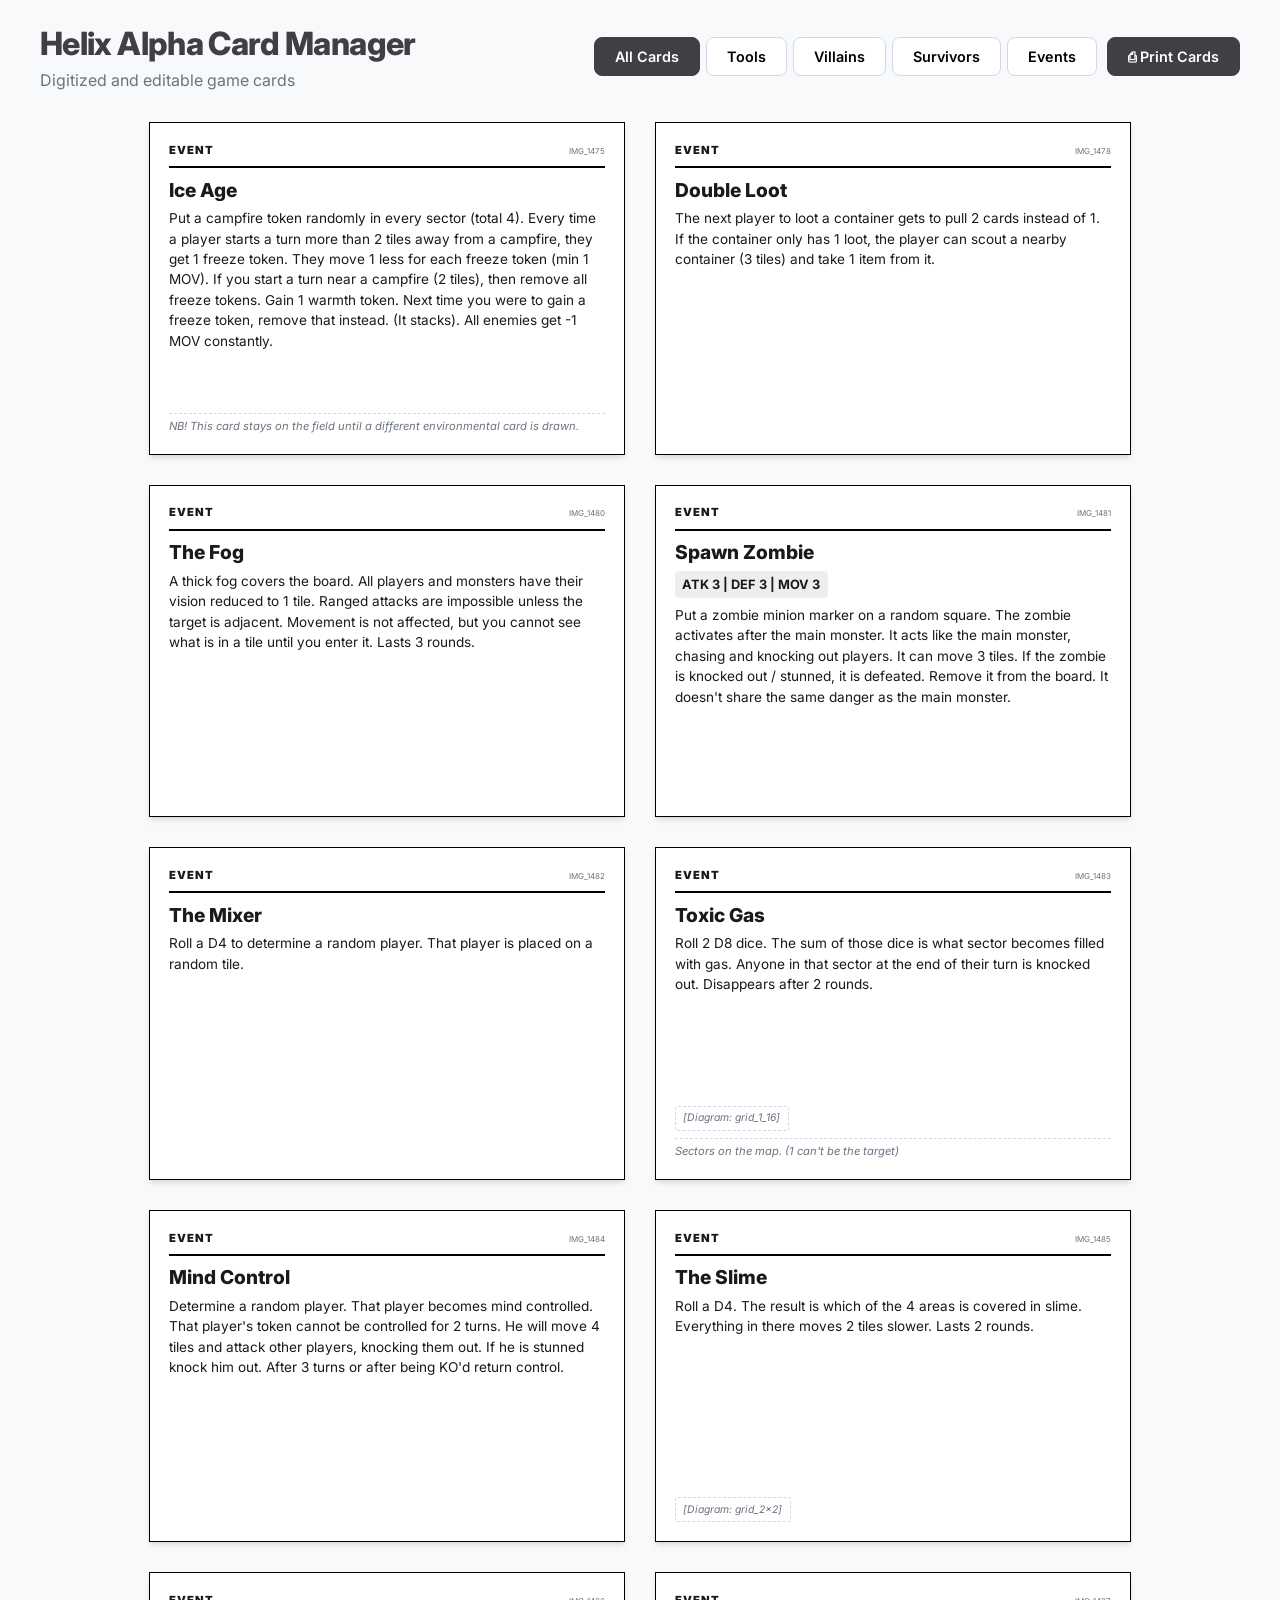
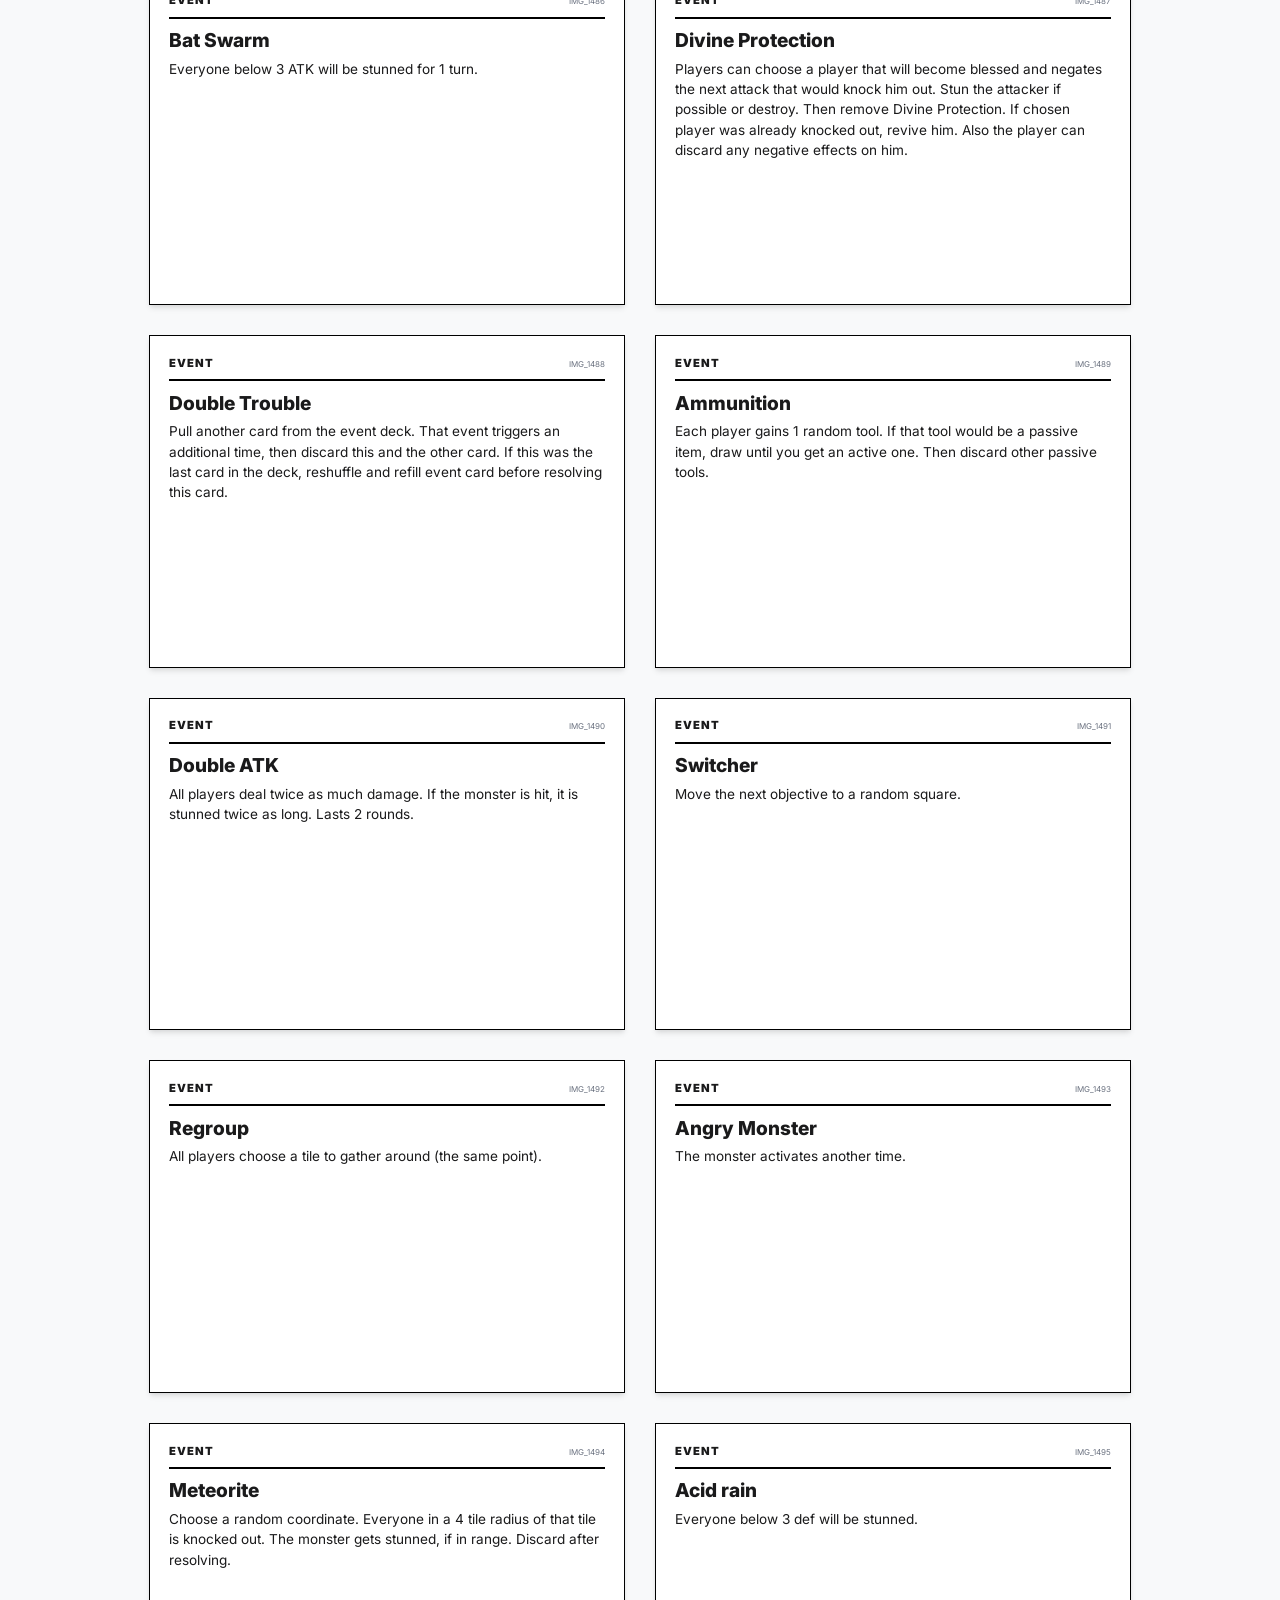
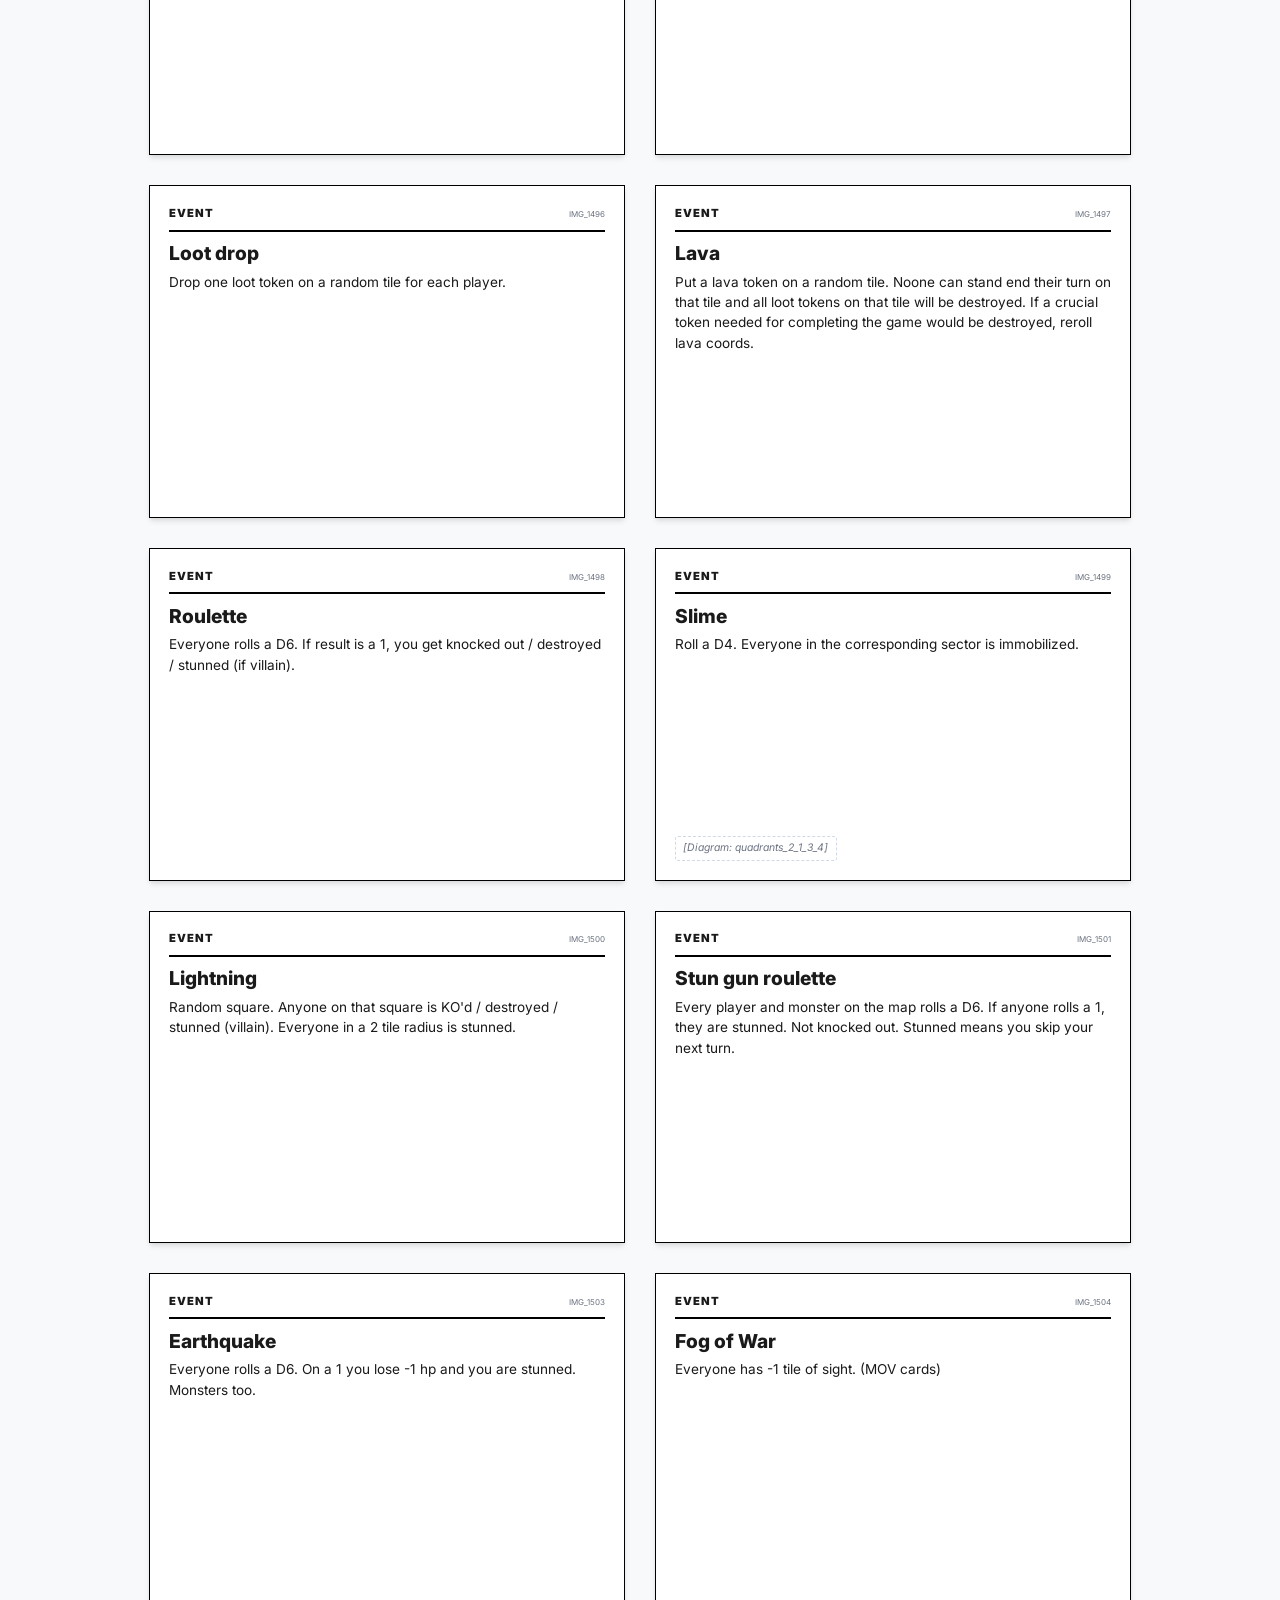
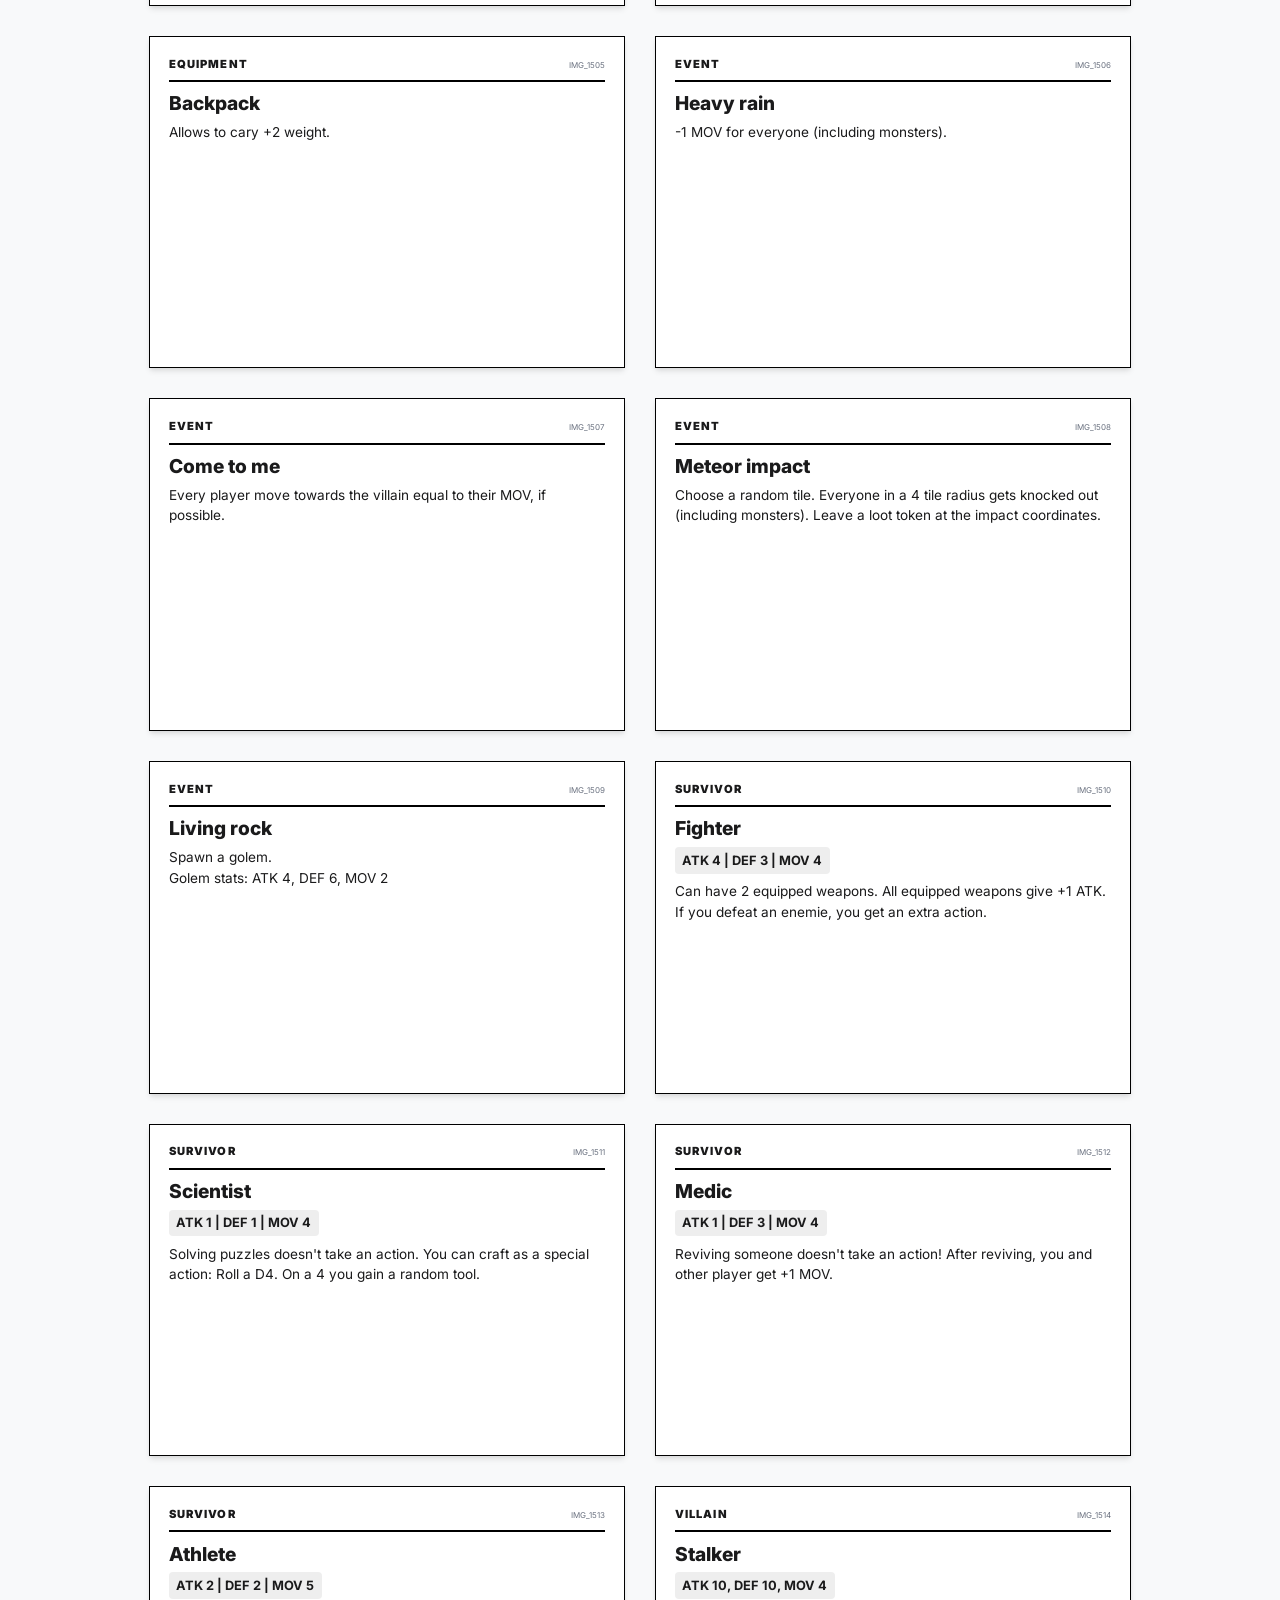
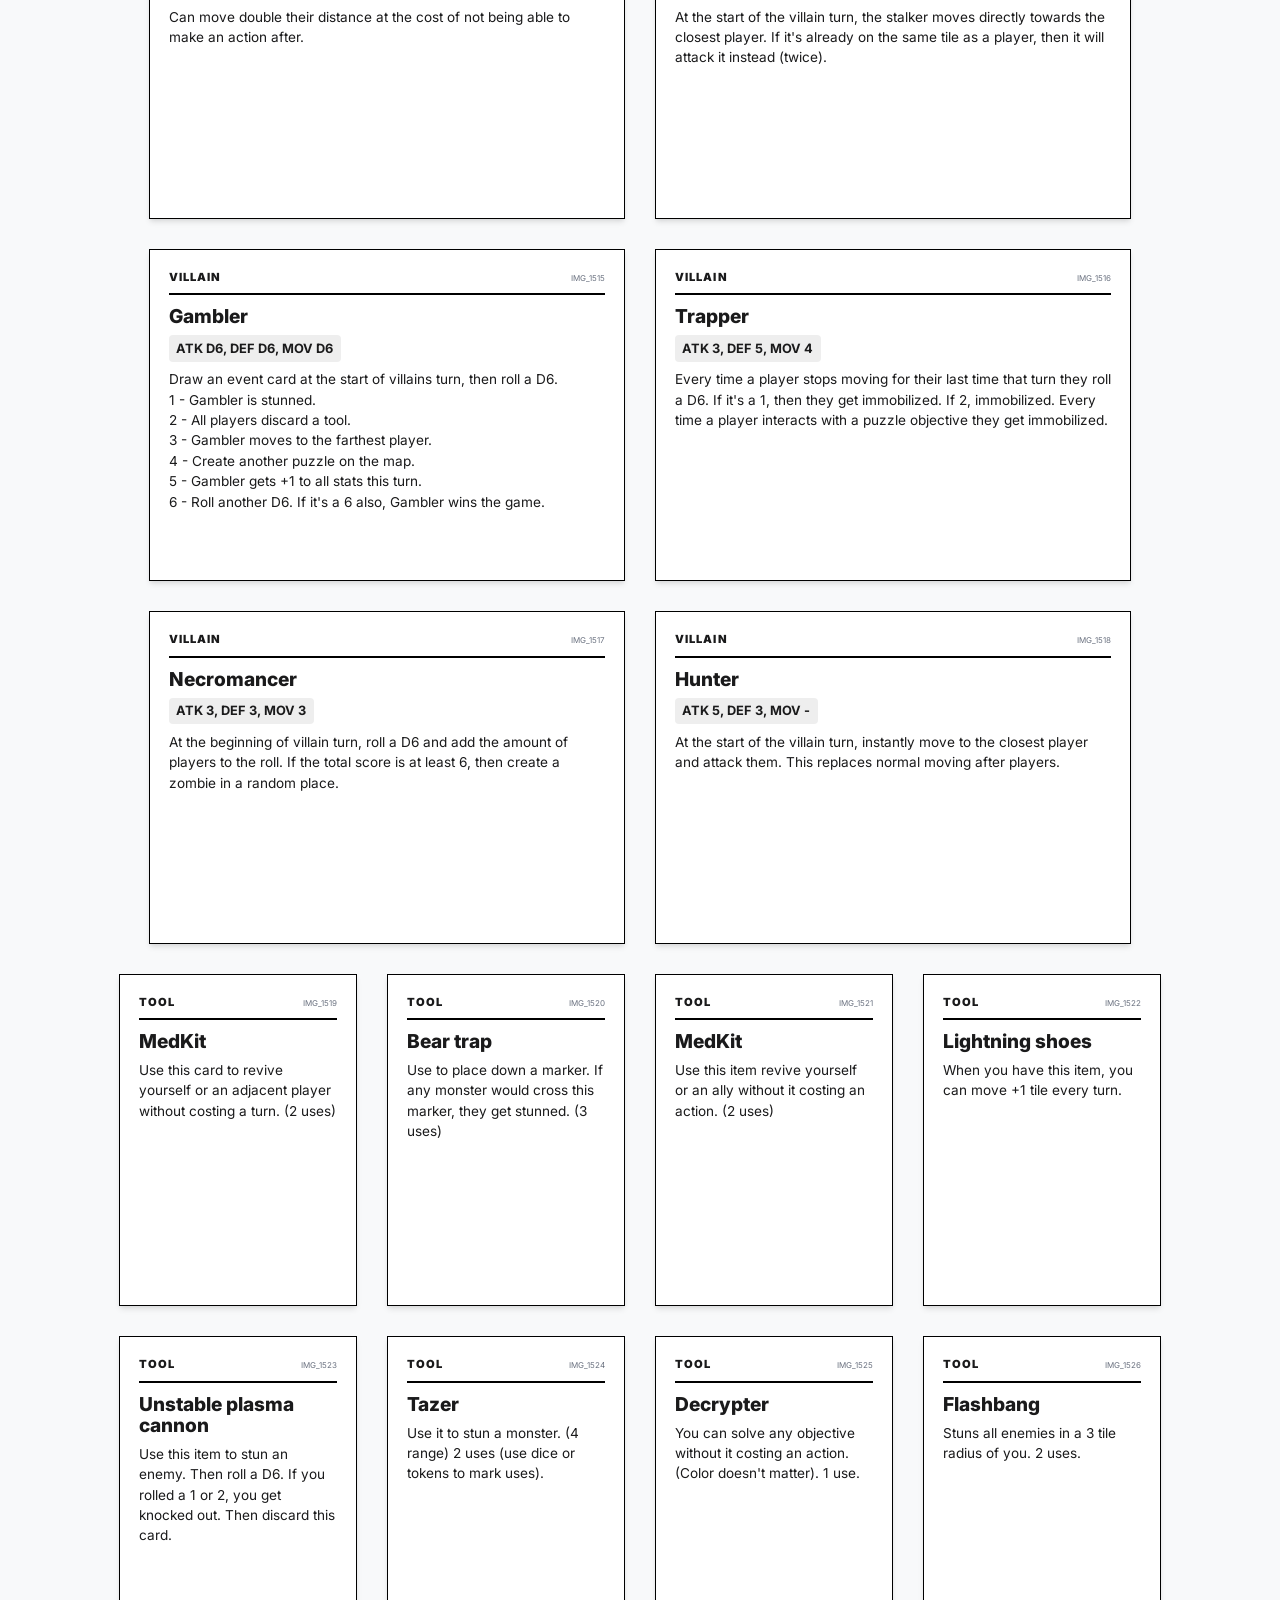
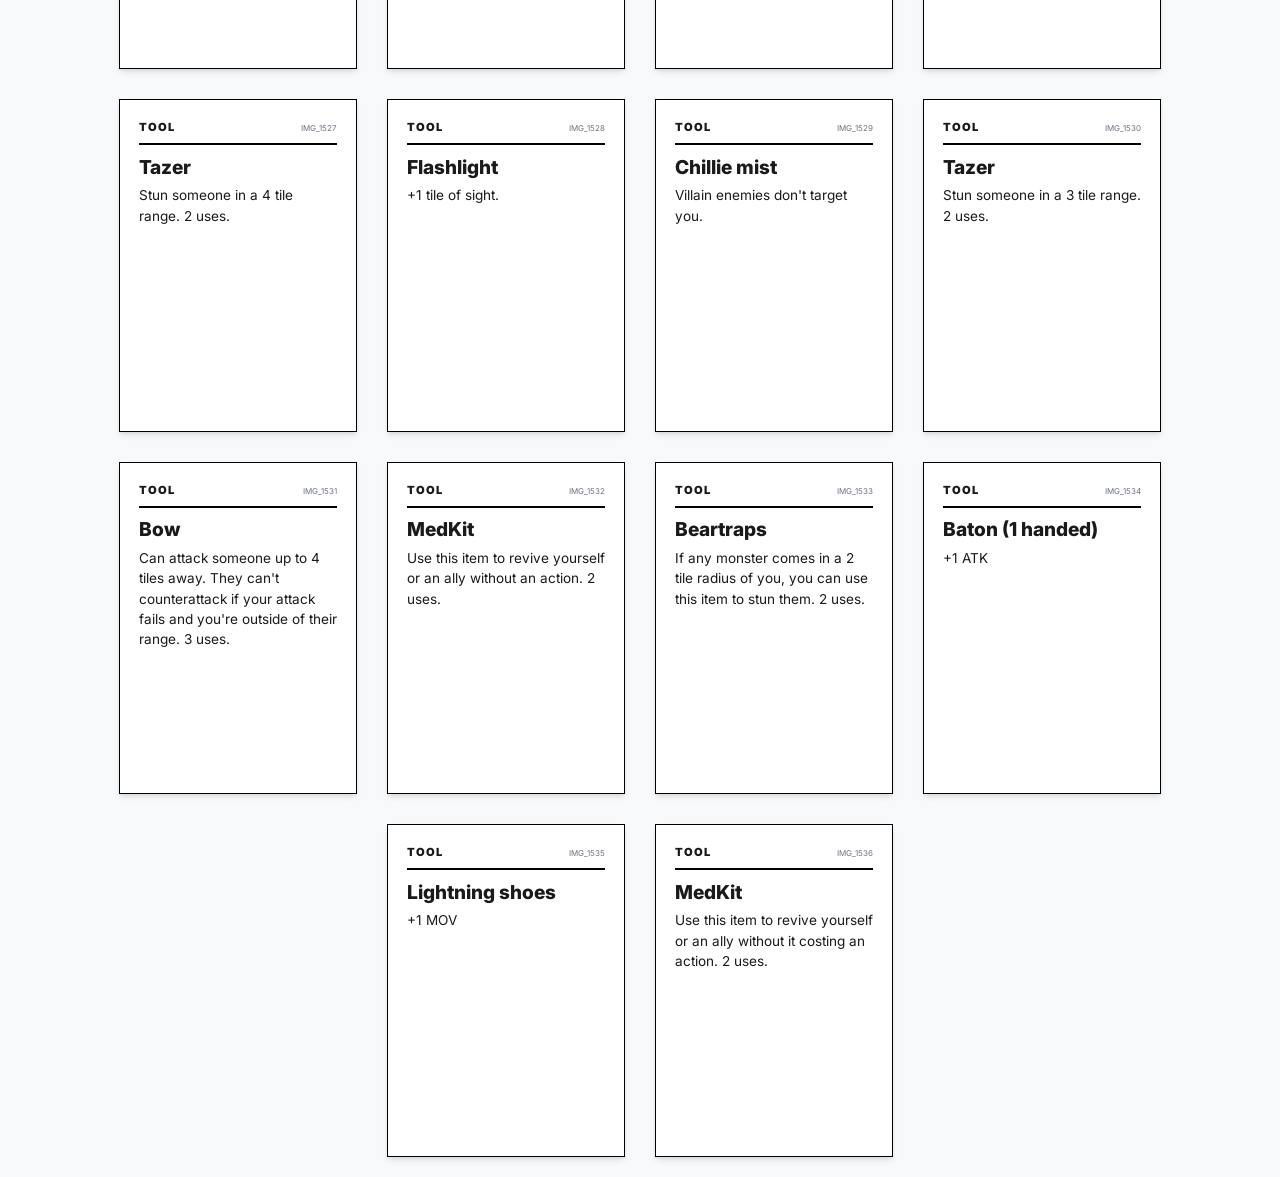
==== index.html @ 935e3dc3 "Initial release — Helix Alpha v1.0 digital edition Full browser-based implementation of the Helix Al" ====
<!DOCTYPE html>
<html lang="en">
<head>
    <meta charset="UTF-8">
    <meta name="viewport" content="width=device-width, initial-scale=1.0">
    <meta name="description" content="Interactive print-ready card manager for the Helix Alpha board game prototype.">
    <title>Helix Alpha Card Manager</title>
    <link rel="stylesheet" href="index.css">
    <link href="https://fonts.googleapis.com/css2?family=Inter:wght@400;600;700;800;900&display=swap" rel="stylesheet">
</head>
<body>
    <header class="header">
        <div class="title-area">
            <h1>Helix Alpha Card Manager</h1>
            <p>Digitized and editable game cards</p>
        </div>
        <div class="controls">
            <div class="filter-group">
                <button id="filter-all" class="active">All Cards</button>
                <button id="filter-tool">Tools</button>
                <button id="filter-villain">Villains</button>
                <button id="filter-survivor">Survivors</button>
                <button id="filter-event">Events</button>
            </div>
            <button id="print-btn" class="primary">&#x2399; Print Cards</button>
        </div>
    </header>

    <main id="card-grid" class="card-grid">
        <!-- Cards will be rendered here -->
    </main>

    <script>
        document.addEventListener('DOMContentLoaded', () => {
            const cardGrid = document.getElementById('card-grid');
            const printBtn = document.getElementById('print-btn');
            let cardsData = [];

            // Safely escape HTML to prevent XSS and broken rendering
            function escapeHtml(str) {
                if (!str && str !== 0) return '';
                return String(str)
                    .replace(/&/g, '&amp;')
                    .replace(/</g, '&lt;')
                    .replace(/>/g, '&gt;')
                    .replace(/"/g, '&quot;');
            }

            // Load cards from cards.json
            fetch('cards.json')
                .then(response => {
                    if (!response.ok) throw new Error(`HTTP error: ${response.status}`);
                    return response.json();
                })
                .then(data => {
                    cardsData = data;
                    renderCards(data);
                })
                .catch(err => {
                    console.error('Error loading cards:', err);
                    cardGrid.innerHTML = `<p class="load-error">Could not load cards.json (${escapeHtml(err.message)}). Open this file via a local server (e.g. <code>npx serve .</code>).</p>`;
                });

            function renderCards(cardsToRender) {
                cardGrid.innerHTML = '';

                if (cardsToRender.length === 0) {
                    cardGrid.innerHTML = '<p class="load-error">No cards found for this filter.</p>';
                    return;
                }

                cardsToRender.forEach(card => {
                    const cardEl = document.createElement('div');
                    cardEl.className = 'card';
                    cardEl.setAttribute('data-size', card.size || 'Poker');
                    cardEl.setAttribute('data-id', card.id);
                    cardEl.setAttribute('data-type', card.type);

                    // Handle Stats display
                    let statsHtml = '';
                    if (card.stats) {
                        let statsText;
                        if (typeof card.stats === 'object') {
                            statsText = `ATK ${escapeHtml(card.stats.ATK)} | DEF ${escapeHtml(card.stats.DEF)} | MOV ${escapeHtml(card.stats.MOV)}`;
                        } else {
                            statsText = escapeHtml(card.stats);
                        }
                        statsHtml = `<div class="card-stats" contenteditable="true">${statsText}</div>`;
                    }

                    // Handle Diagram reference
                    let diagramHtml = '';
                    if (card.diagram) {
                        diagramHtml = `<div class="card-diagram">[Diagram: ${escapeHtml(card.diagram)}]</div>`;
                    }

                    // Handle Notes
                    let notesHtml = '';
                    if (card.notes) {
                        notesHtml = `<div class="card-notes" contenteditable="true">${escapeHtml(card.notes)}</div>`;
                    }

                    // Preserve newlines in description as line breaks
                    const descText = escapeHtml(card.description).replace(/\n/g, '<br>');

                    cardEl.innerHTML = `
                        <div class="card-header">
                            <span class="card-type">${escapeHtml(card.type)}</span>
                            <span class="card-id">${escapeHtml(card.id)}</span>
                        </div>
                        <div class="card-title" contenteditable="true">${escapeHtml(card.title)}</div>
                        ${statsHtml}
                        <div class="card-description" contenteditable="true">${descText}</div>
                        ${diagramHtml}
                        ${notesHtml}
                    `;
                    cardGrid.appendChild(cardEl);
                });
            }

            // Filtering — only apply to #filter-* buttons, not #print-btn
            document.querySelectorAll('.filter-group button').forEach(btn => {
                btn.addEventListener('click', (e) => {
                    const id = e.currentTarget.id; // filter-all, filter-tool, etc.
                    const type = id.replace('filter-', '');

                    if (type === 'all') {
                        renderCards(cardsData);
                    } else {
                        const filtered = cardsData.filter(c => c.type.toLowerCase() === type);
                        renderCards(filtered);
                    }

                    // Update active filter button
                    document.querySelectorAll('.filter-group button').forEach(b => b.classList.remove('active'));
                    e.currentTarget.classList.add('active');
                });
            });

            // Printing
            printBtn.addEventListener('click', () => window.print());
        });
    </script>
</body>
</html>
---- index.css ----
:root {
    --bg-color: #f8f9fa;
    --card-bg: #ffffff;
    --text-color: #1a1a1b;
    --border-color: #d1d9e6;
    --accent-color: #3f3f44;
    --secondary-text: #6b7280;
    --poker-width: 63mm;
    --poker-height: 88mm;
    --landscape-width: 126mm;
    --landscape-height: 88mm;
}

* {
    box-sizing: border-box;
    margin: 0;
    padding: 0;
}

body {
    font-family: 'Inter', -apple-system, BlinkMacSystemFont, 'Segoe UI', Roboto, sans-serif;
    background-color: var(--bg-color);
    color: var(--text-color);
    line-height: 1.5;
    padding: 20px;
}

.header {
    max-width: 1200px;
    margin: 0 auto 30px;
    display: flex;
    justify-content: space-between;
    align-items: center;
}

.title-area h1 {
    font-size: 2rem;
    font-weight: 800;
    letter-spacing: -0.02em;
    color: var(--accent-color);
}

.title-area p {
    color: var(--secondary-text);
}

.controls {
    display: flex;
    gap: 10px;
}

button {
    padding: 10px 20px;
    border-radius: 8px;
    border: 1px solid var(--border-color);
    background: white;
    font-weight: 600;
    font-family: inherit;
    font-size: 0.9rem;
    cursor: pointer;
    transition: all 0.2s ease;
}

button:hover {
    background: #f3f4f6;
    border-color: #9ca3af;
}

button.primary {
    background: var(--accent-color);
    color: white;
    border-color: var(--accent-color);
}

button.primary:hover {
    background: #2d2d30;
}

button.active {
    background: var(--accent-color);
    color: white;
    border-color: var(--accent-color);
}

button.active:hover {
    background: #2d2d30;
}

.filter-group {
    display: flex;
    gap: 6px;
    flex-wrap: wrap;
}

.card-grid {
    display: flex;
    flex-wrap: wrap;
    gap: 30px;
    justify-content: center;
    max-width: 1400px;
    margin: 0 auto;
}

/* Card Styles */
.card {
    background: var(--card-bg);
    border: 1px solid #000; /* Crisp for printing */
    position: relative;
    overflow: hidden;
    display: flex;
    flex-direction: column;
    padding: 5mm;
    box-shadow: 0 4px 6px -1px rgba(0, 0, 0, 0.1), 0 2px 4px -1px rgba(0, 0, 0, 0.06);
    transition: transform 0.2s ease;
    flex-shrink: 0; /* Prevent cards from being squished in flex container */
}

.card:hover {
    transform: translateY(-4px);
}

.card[data-size="Poker"] {
    width: var(--poker-width);
    height: var(--poker-height);
}

.card[data-size="2x Landscape"] {
    width: var(--landscape-width);
    height: var(--landscape-height);
}

/* Card Internal Layout */
.card-header {
    border-bottom: 2px solid #000;
    padding-bottom: 2mm;
    margin-bottom: 3mm;
    display: flex;
    justify-content: space-between;
    align-items: baseline;
}

.card-type {
    font-size: 0.7rem;
    text-transform: uppercase;
    font-weight: 900;
    letter-spacing: 0.1em;
}

.card-id {
    font-size: 0.5rem;
    color: var(--secondary-text);
}

.card-title {
    font-size: 1.2rem;
    font-weight: 800;
    margin-bottom: 2mm;
    line-height: 1.1;
    outline: none;
}

.card-stats {
    font-size: 0.8rem;
    font-weight: 700;
    background: #eee;
    padding: 1mm 2mm;
    border-radius: 4px;
    margin-bottom: 2mm;
    align-self: flex-start;
}

.card-description {
    font-size: 0.85rem;
    flex-grow: 1;
    white-space: pre-wrap;
    outline: none;
}

.card-notes {
    font-size: 0.7rem;
    font-style: italic;
    border-top: 1px dashed var(--border-color);
    padding-top: 1mm;
    margin-top: 2mm;
    color: var(--secondary-text);
}

.card-diagram {
    font-size: 0.65rem;
    font-style: italic;
    color: var(--secondary-text);
    margin-top: 2mm;
    padding: 1mm 2mm;
    border: 1px dashed var(--border-color);
    border-radius: 3px;
    align-self: flex-start;
}

.load-error {
    font-size: 1rem;
    color: #dc2626;
    padding: 20px;
    text-align: center;
    width: 100%;
}

/* Print Specifics */
@media print {
    body {
        background: white;
        padding: 0;
    }
    .header {
        display: none !important;
    }
    .card-id {
        display: none;
    }
    .card-grid {
        display: flex;
        flex-wrap: wrap;
        gap: 5mm;
        margin: 0;
        justify-content: flex-start;
        align-content: flex-start;
    }
    .card {
        break-inside: avoid;
        page-break-inside: avoid; /* Legacy fallback */
        box-shadow: none;
        transform: none !important;
        transition: none;
    }
}

/* Editable element highlight on focus */
[contenteditable]:focus {
    background: #fff8e1;
    border-radius: 2px;
    outline: 2px solid #fbbf24;
    outline-offset: 1px;
}
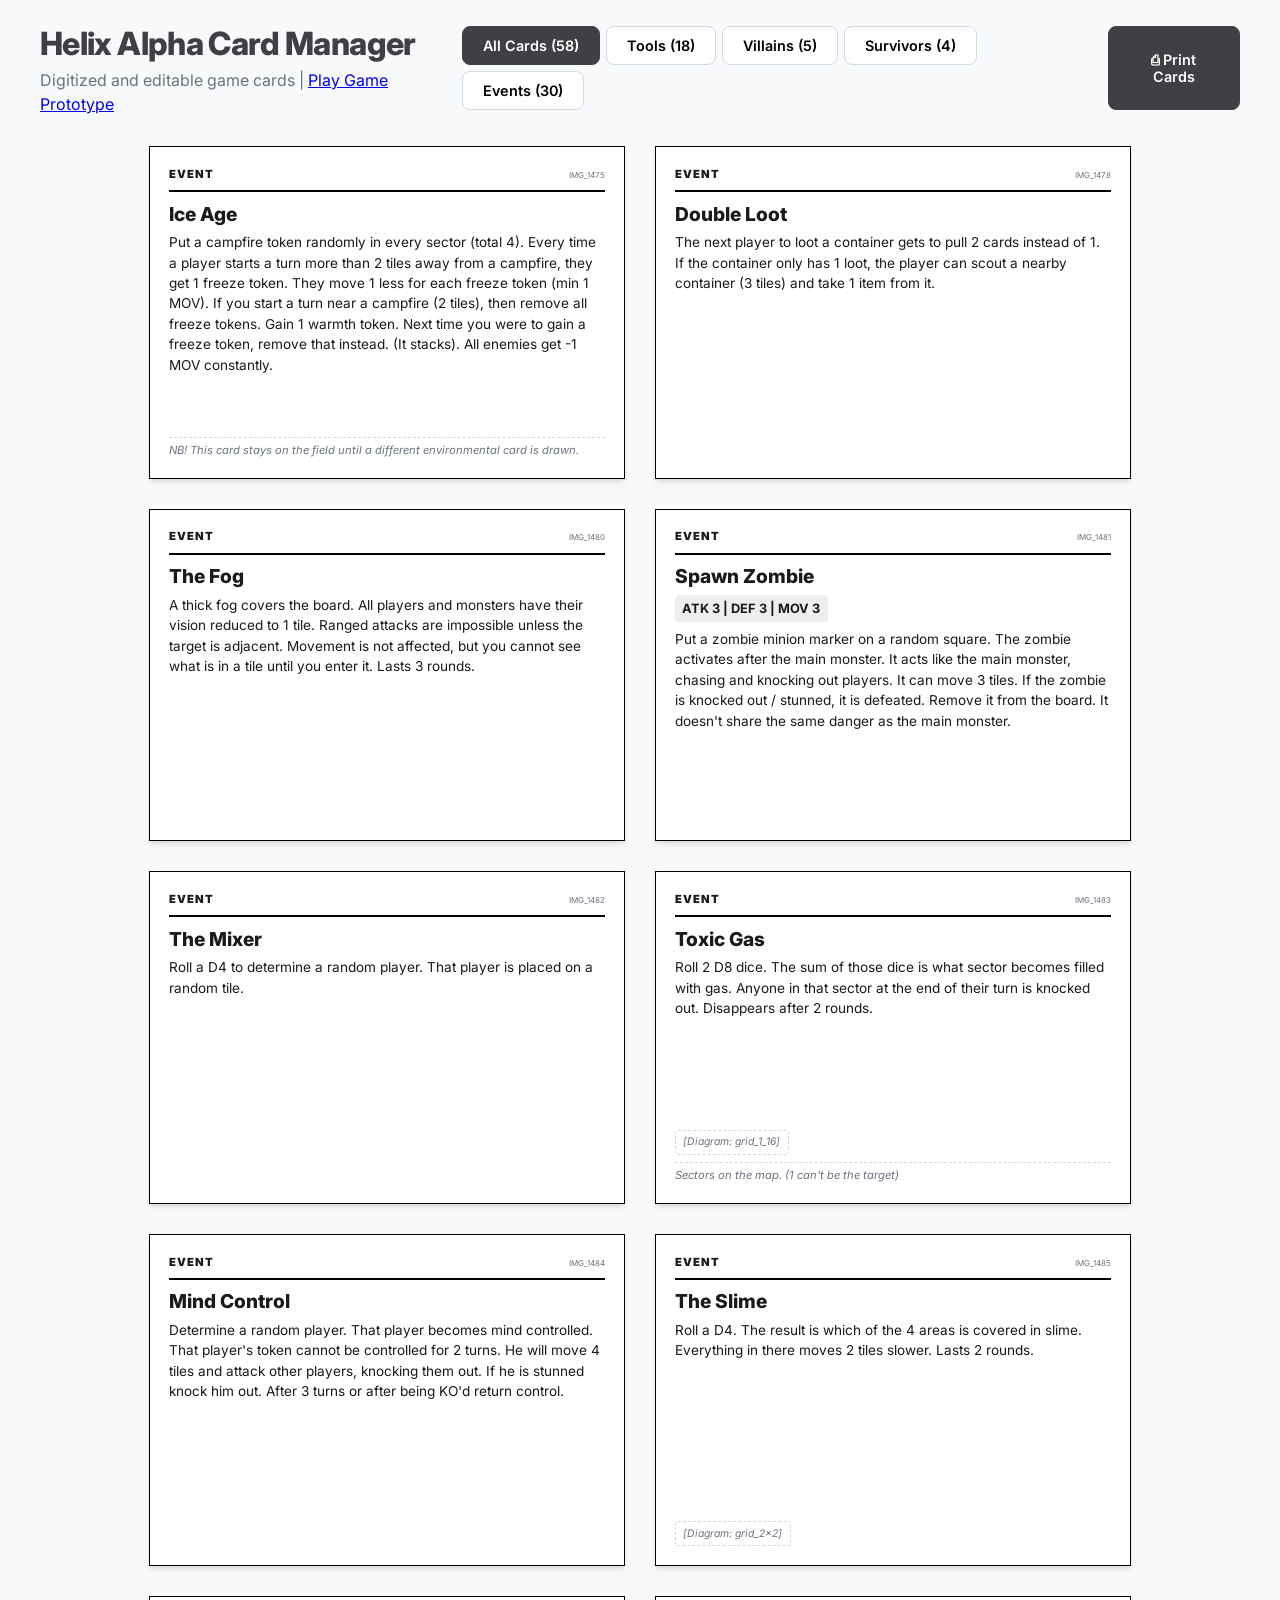
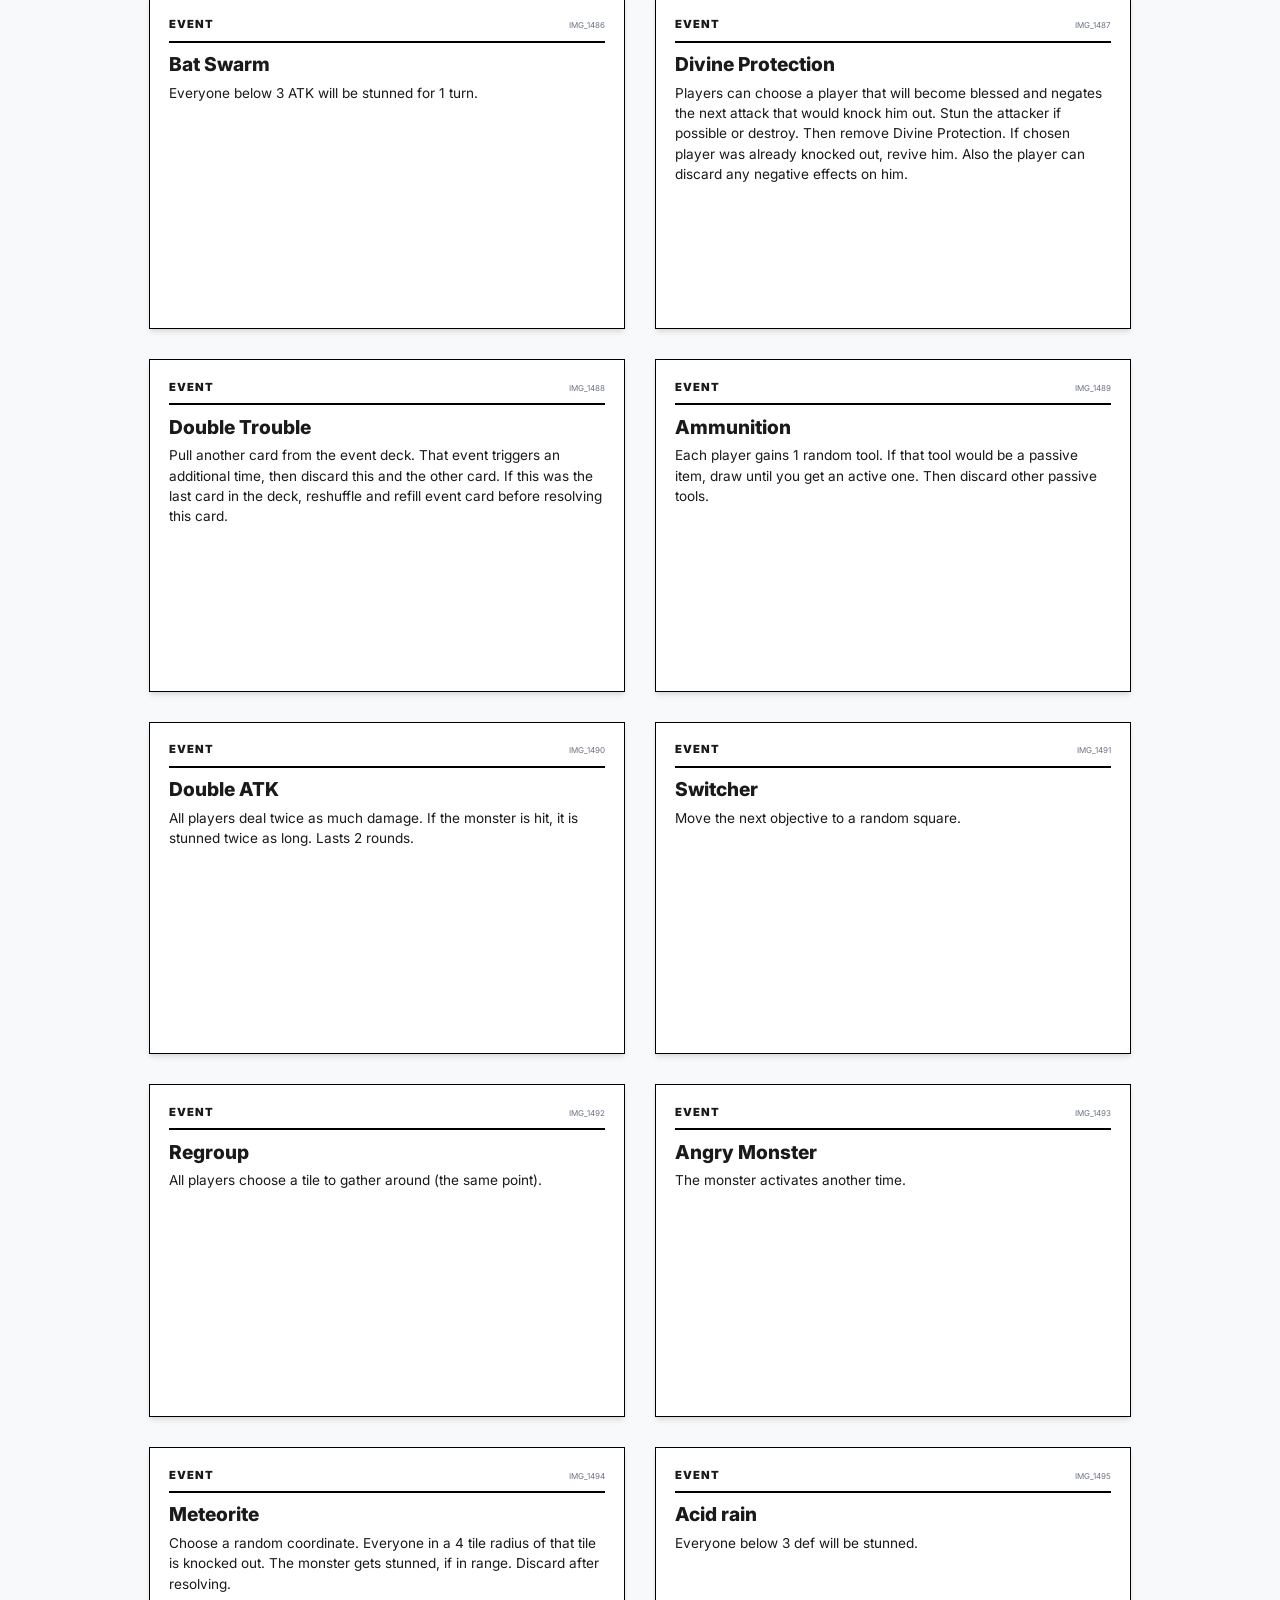
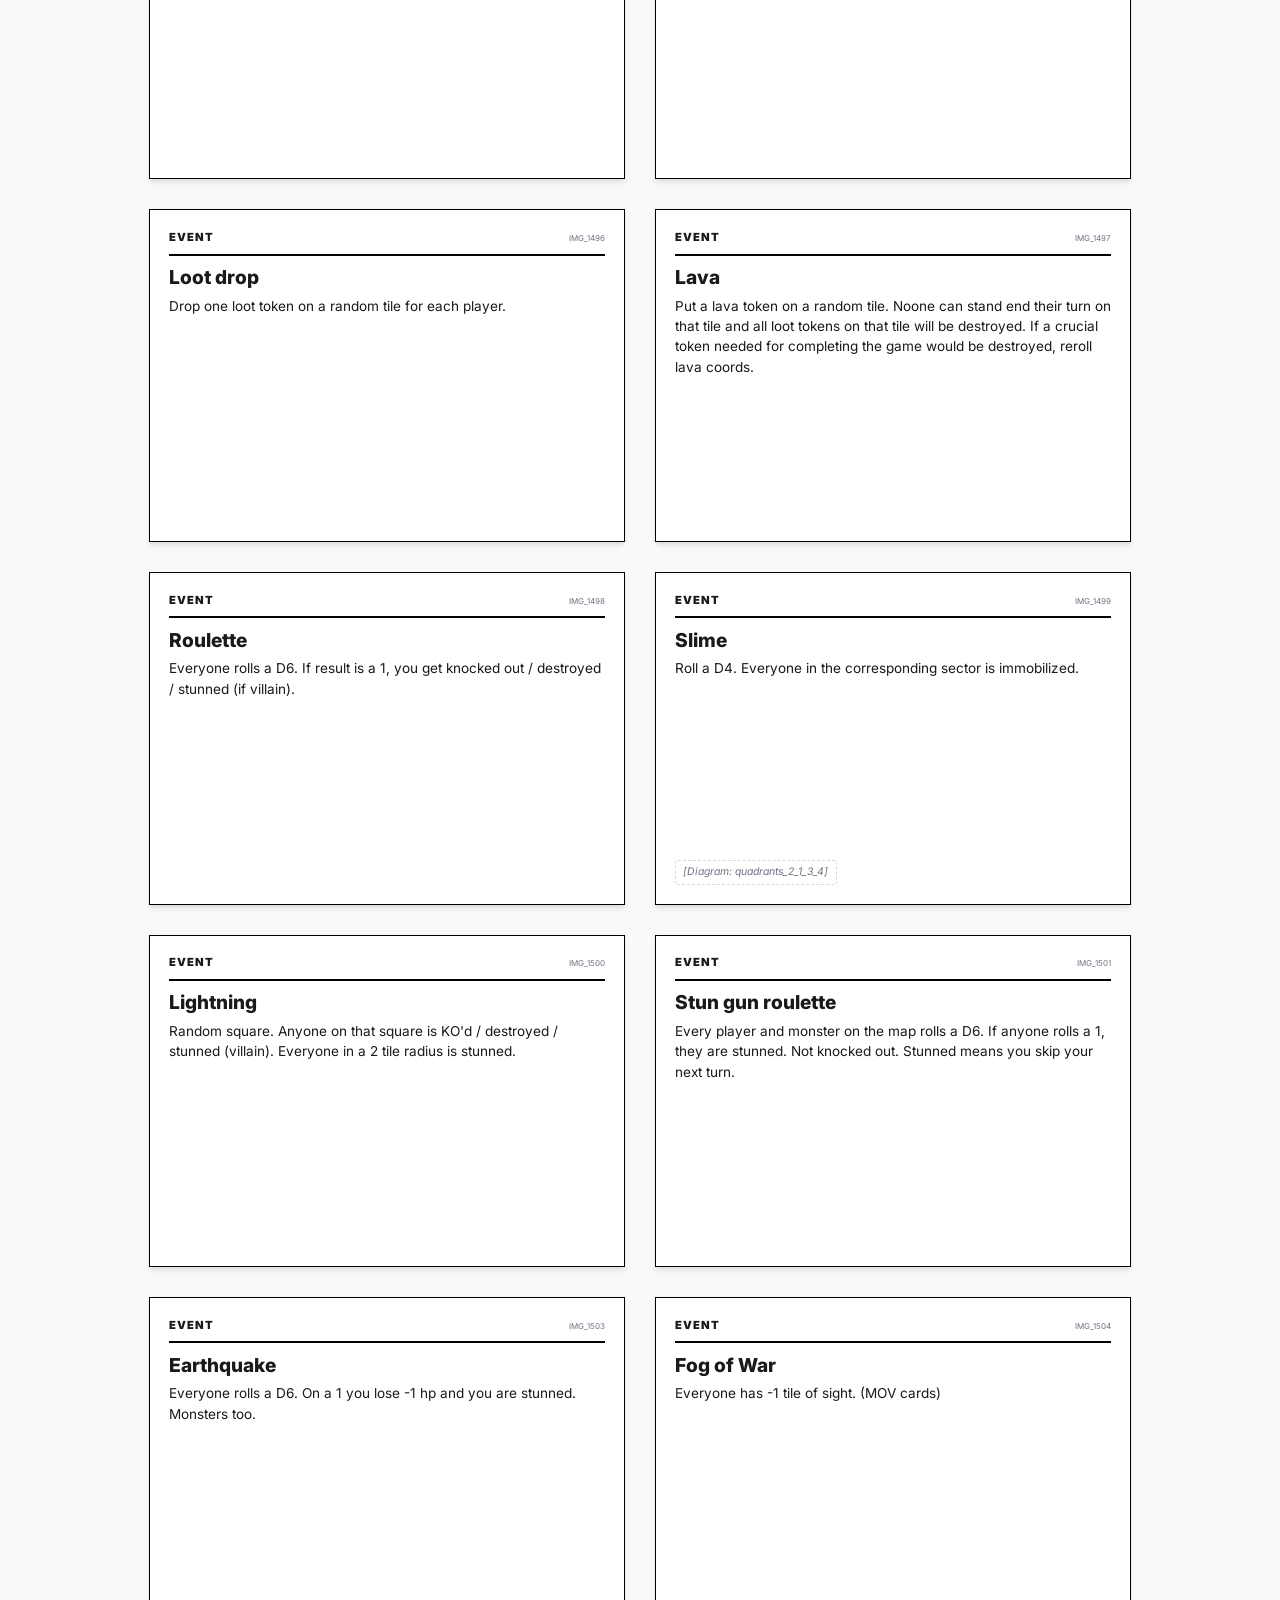
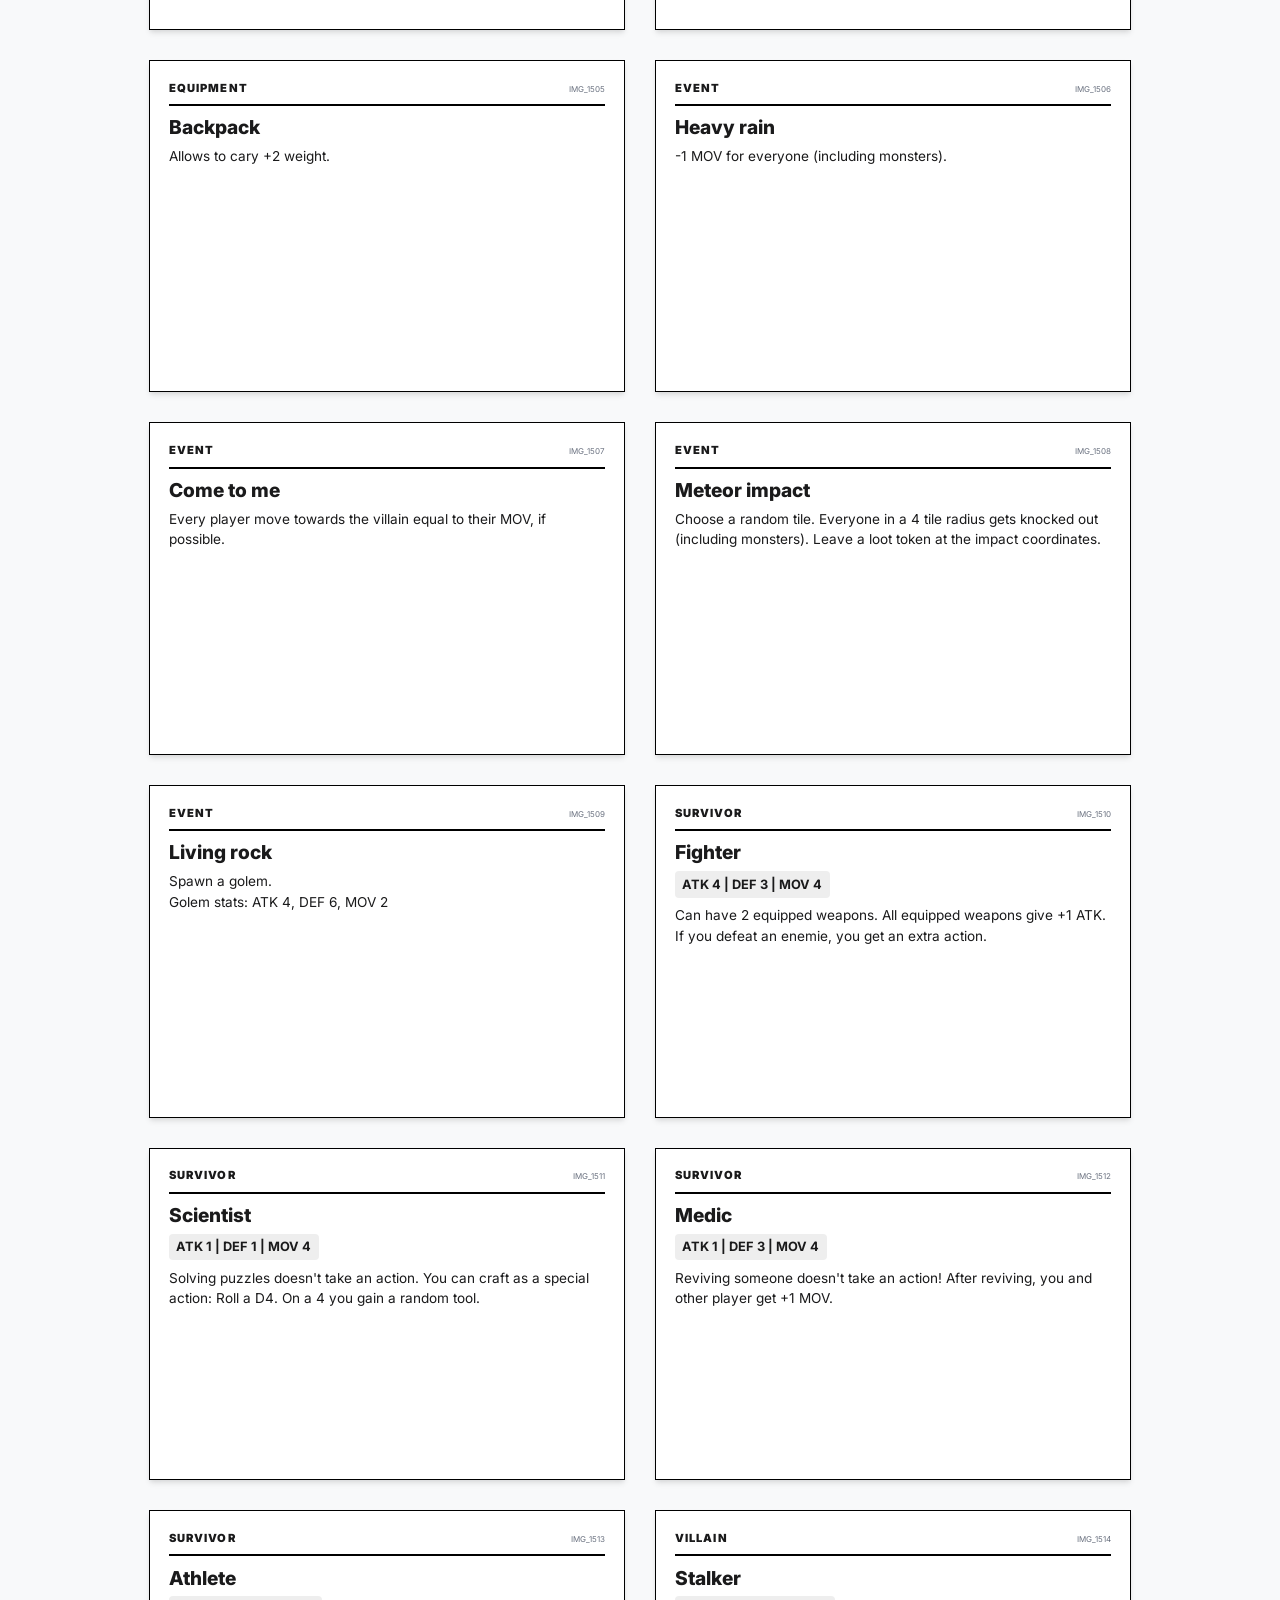
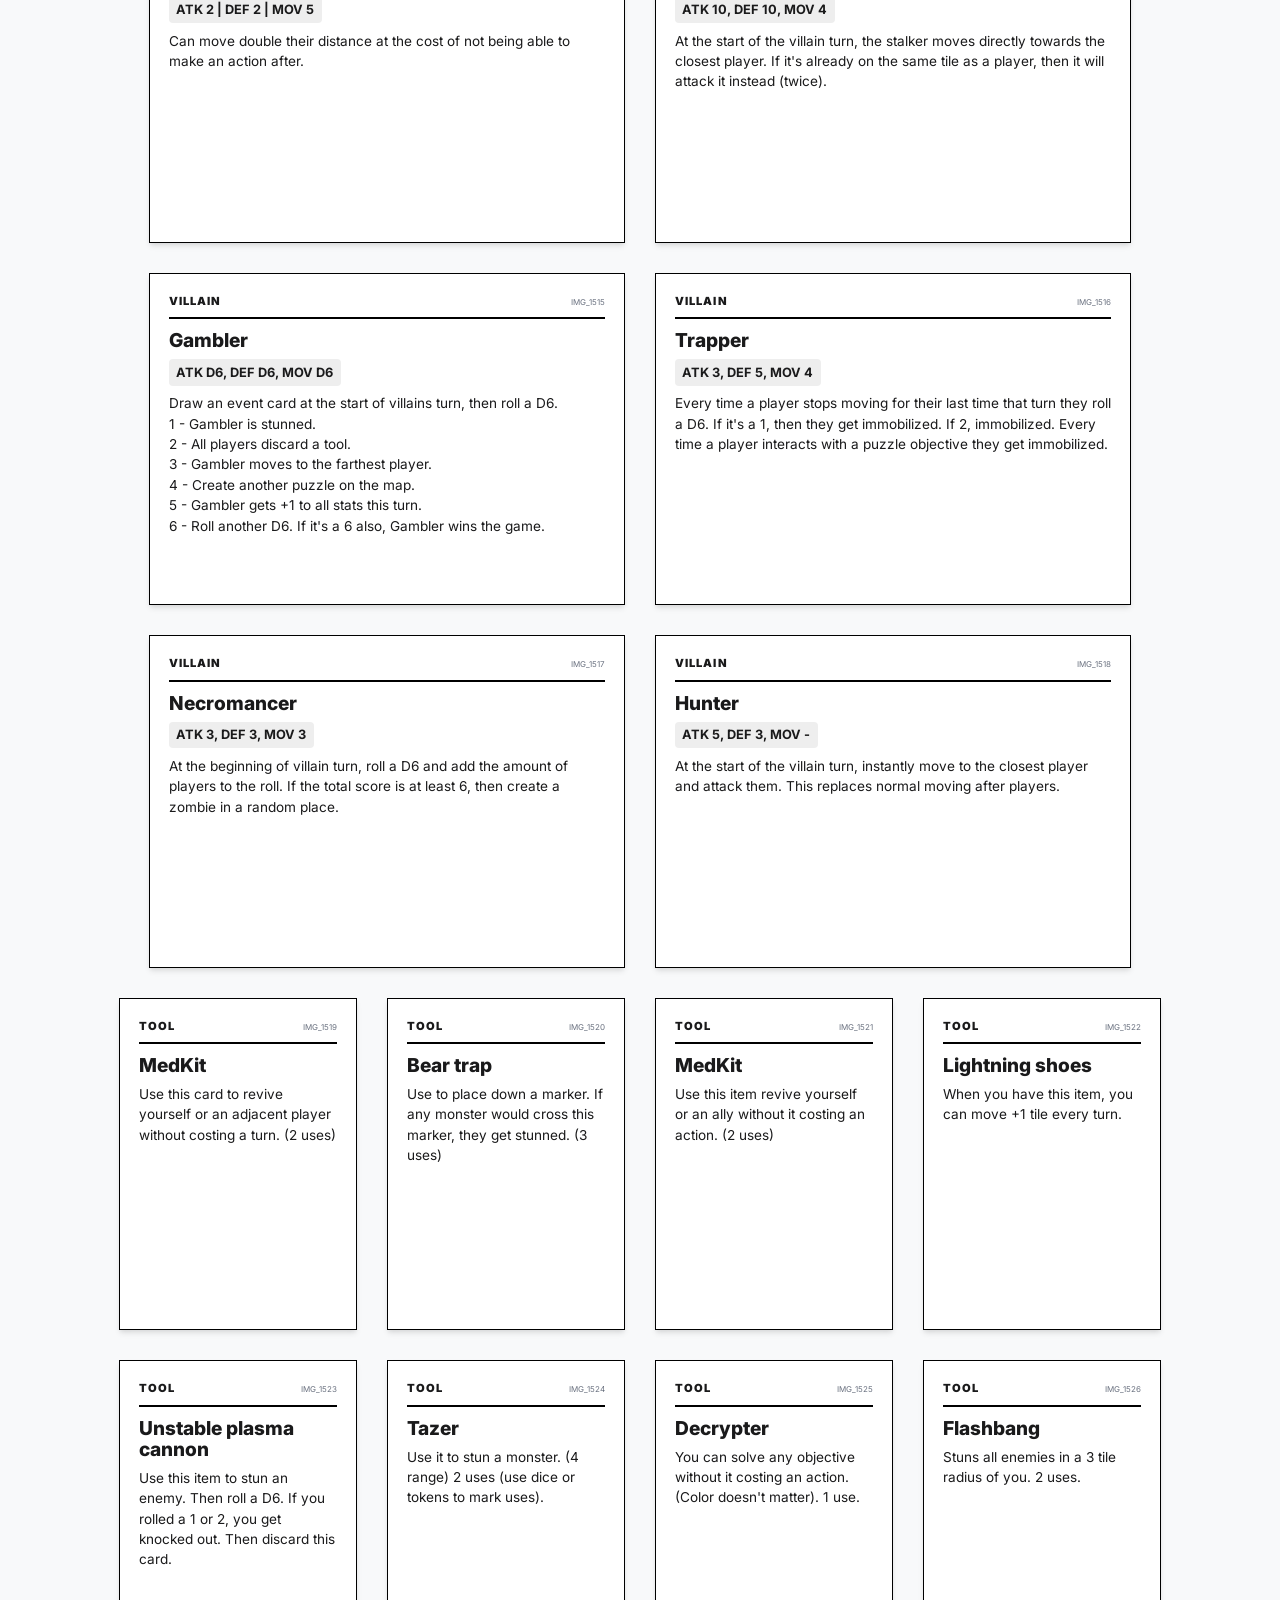
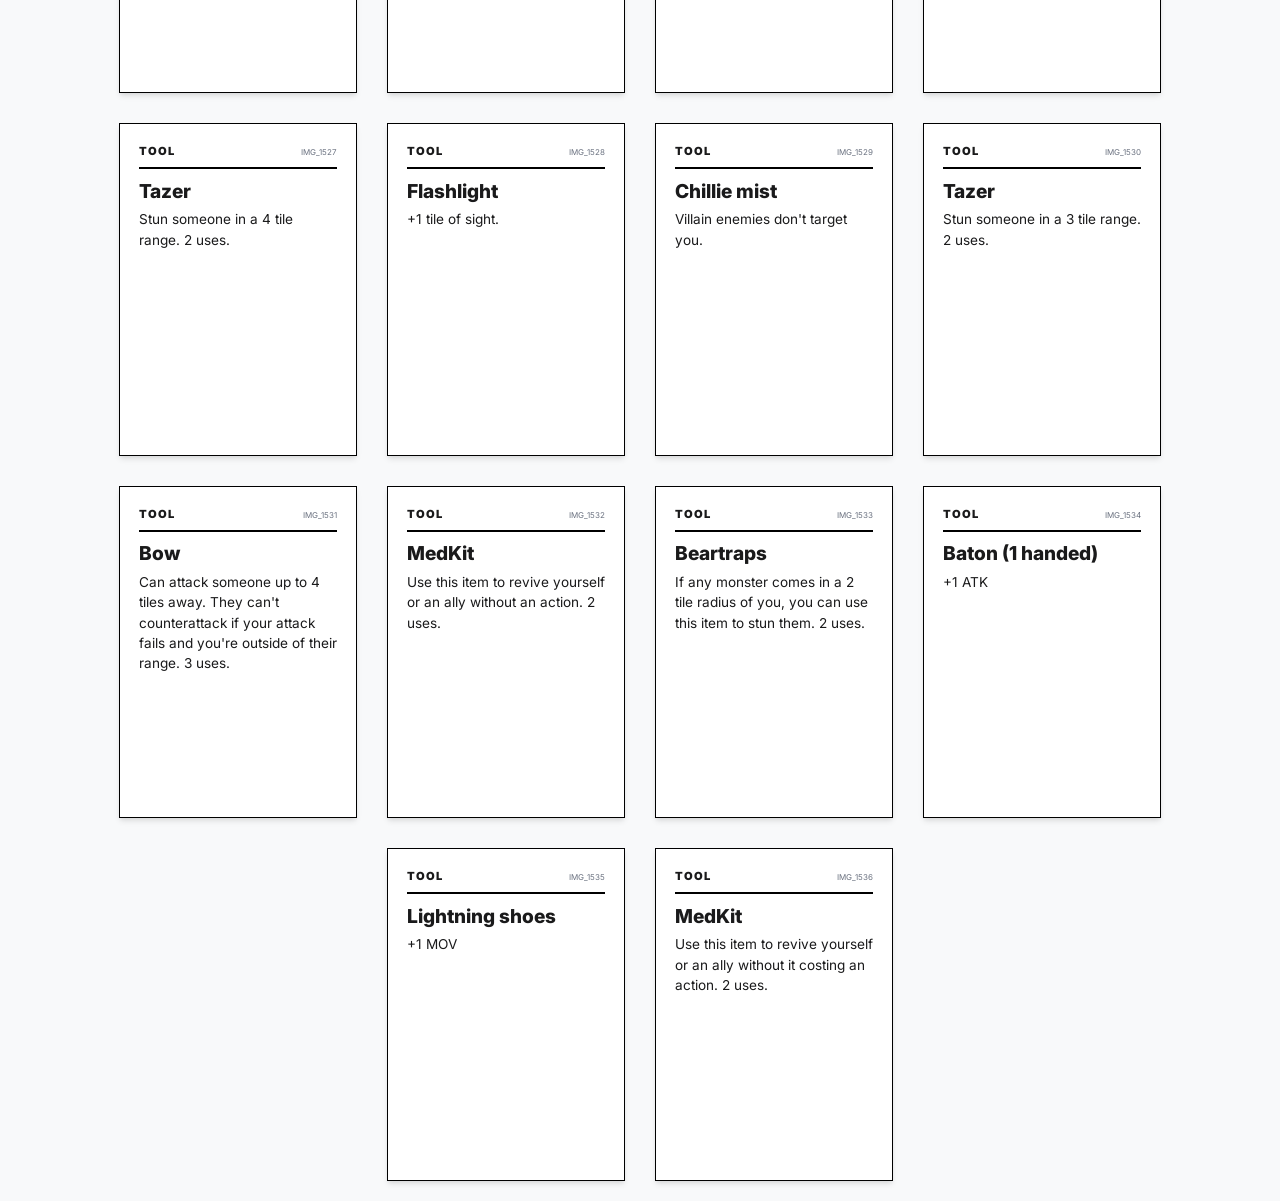
==== commit 09d427f0: "Update card manager with filter counts and game link" ====
--- a/index.html
+++ b/index.html
@@ -12,7 +12,7 @@
     <header class="header">
         <div class="title-area">
             <h1>Helix Alpha Card Manager</h1>
-            <p>Digitized and editable game cards</p>
+            <p>Digitized and editable game cards | <a href="game.html" class="game-link">Play Game Prototype</a></p>
         </div>
         <div class="controls">
             <div class="filter-group">
@@ -46,6 +46,21 @@
                     .replace(/"/g, '&quot;');
             }
 
+            function updateFilterCounts(data) {
+                const counts = { all: data.length, tool: 0, villain: 0, survivor: 0, event: 0 };
+                data.forEach(c => {
+                    const type = c.type ? c.type.toLowerCase() : '';
+                    if (counts[type] !== undefined) {
+                        counts[type]++;
+                    }
+                });
+                document.getElementById('filter-all').textContent = `All Cards (${counts.all})`;
+                document.getElementById('filter-tool').textContent = `Tools (${counts.tool})`;
+                document.getElementById('filter-villain').textContent = `Villains (${counts.villain})`;
+                document.getElementById('filter-survivor').textContent = `Survivors (${counts.survivor})`;
+                document.getElementById('filter-event').textContent = `Events (${counts.event})`;
+            }
+
             // Load cards from cards.json
             fetch('cards.json')
                 .then(response => {
@@ -54,6 +69,7 @@
                 })
                 .then(data => {
                     cardsData = data;
+                    updateFilterCounts(data);
                     renderCards(data);
                 })
                 .catch(err => {
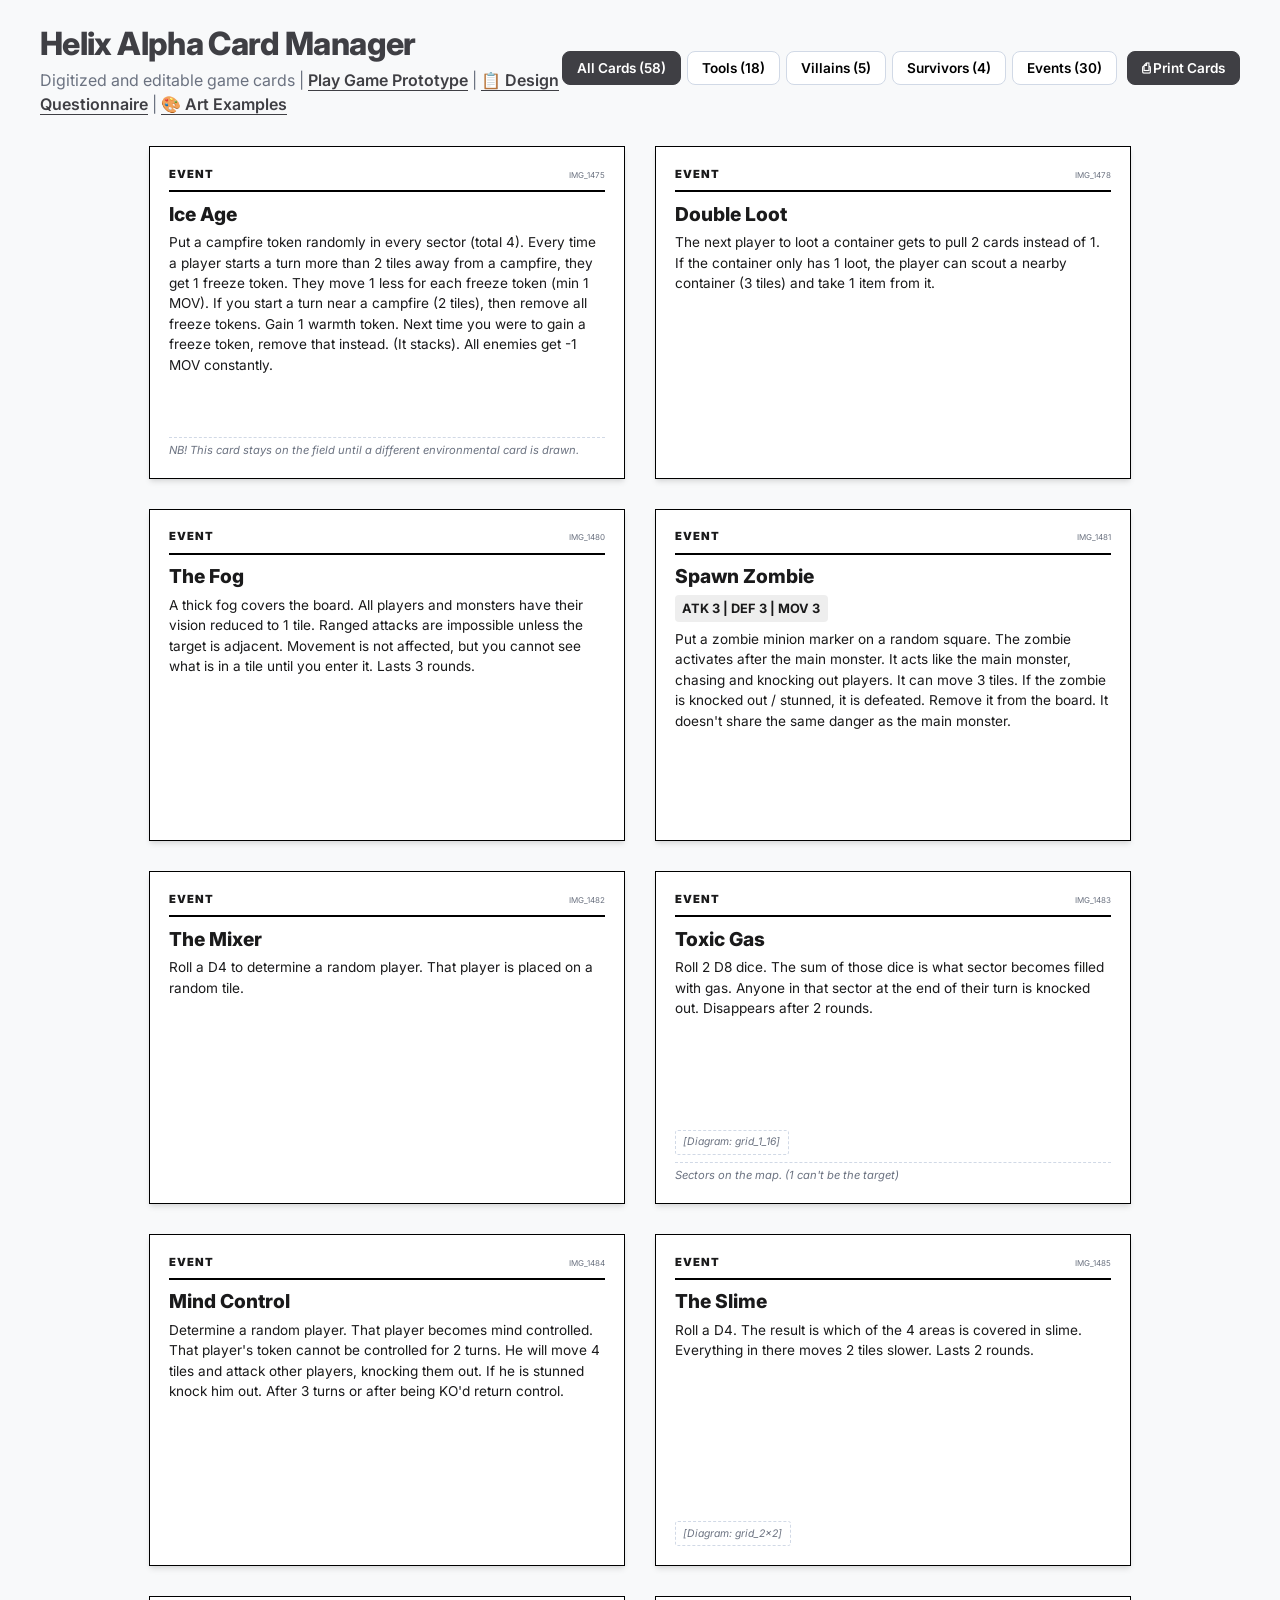
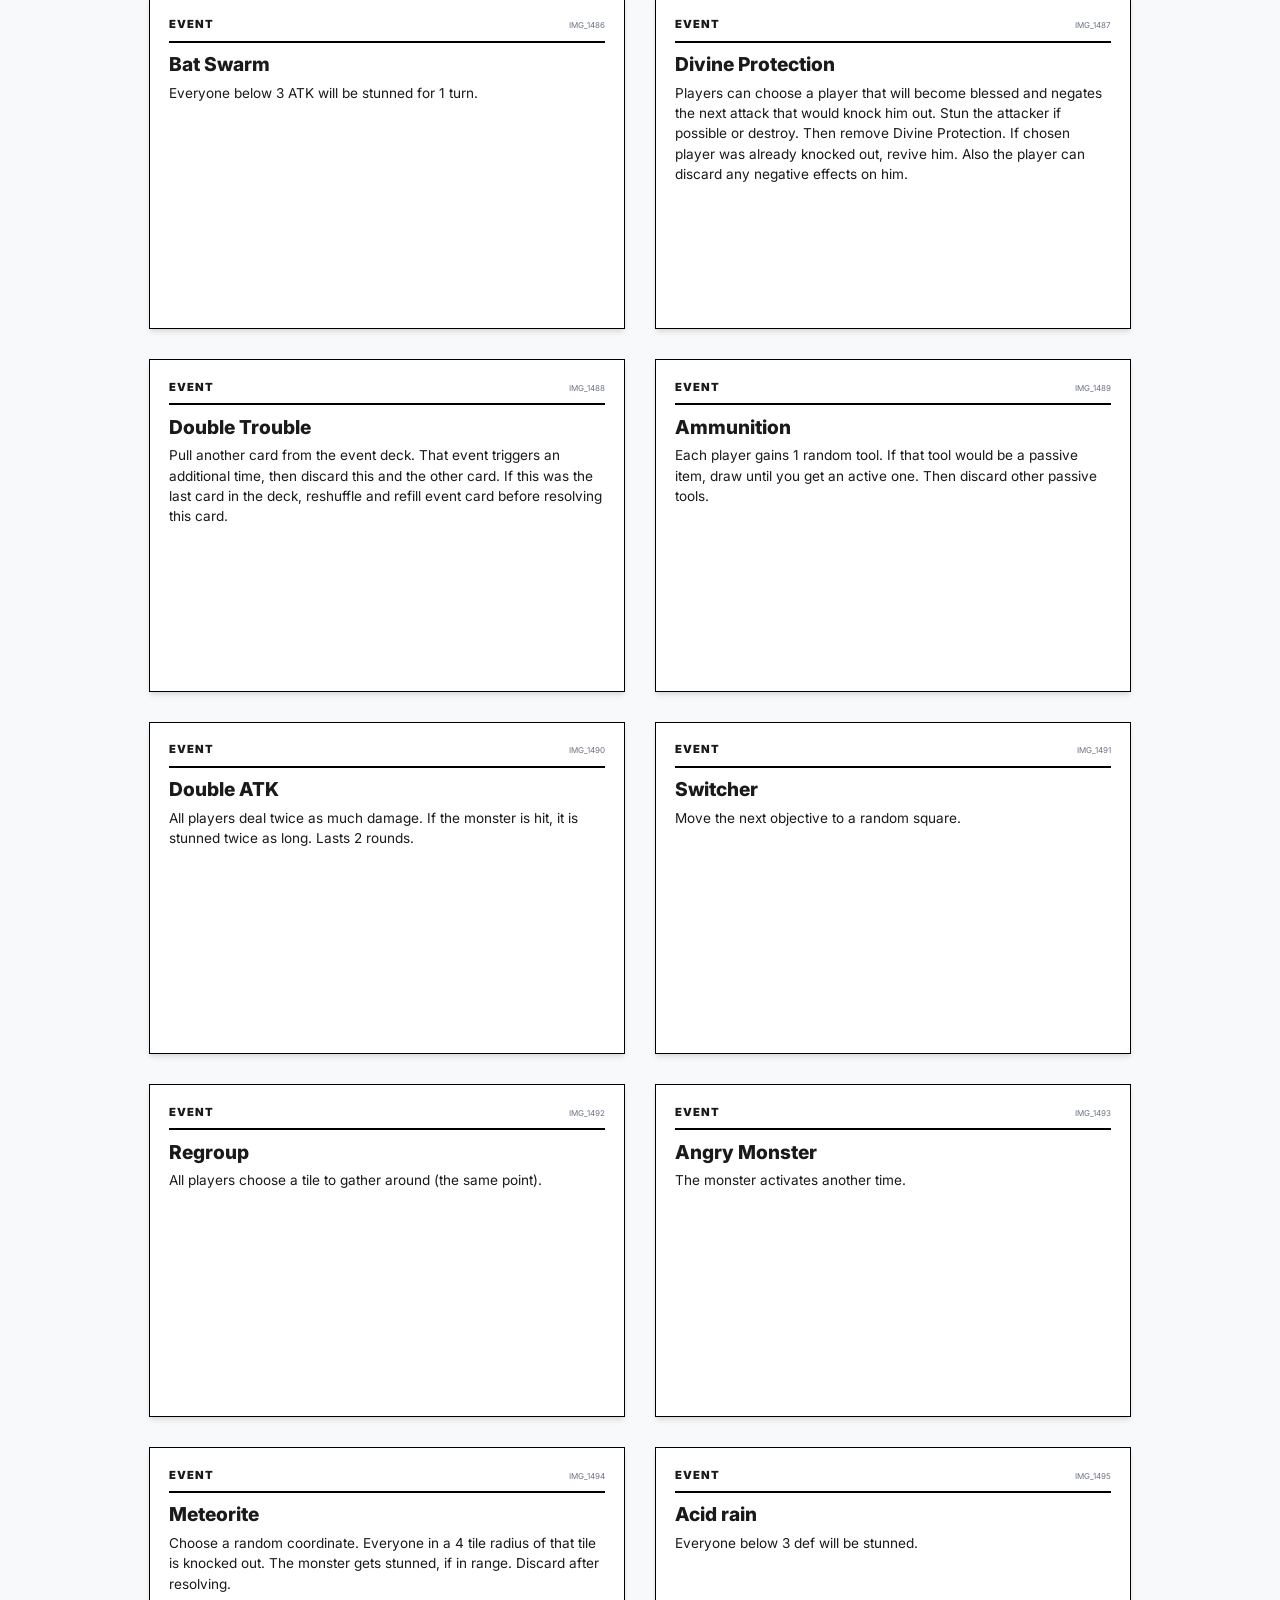
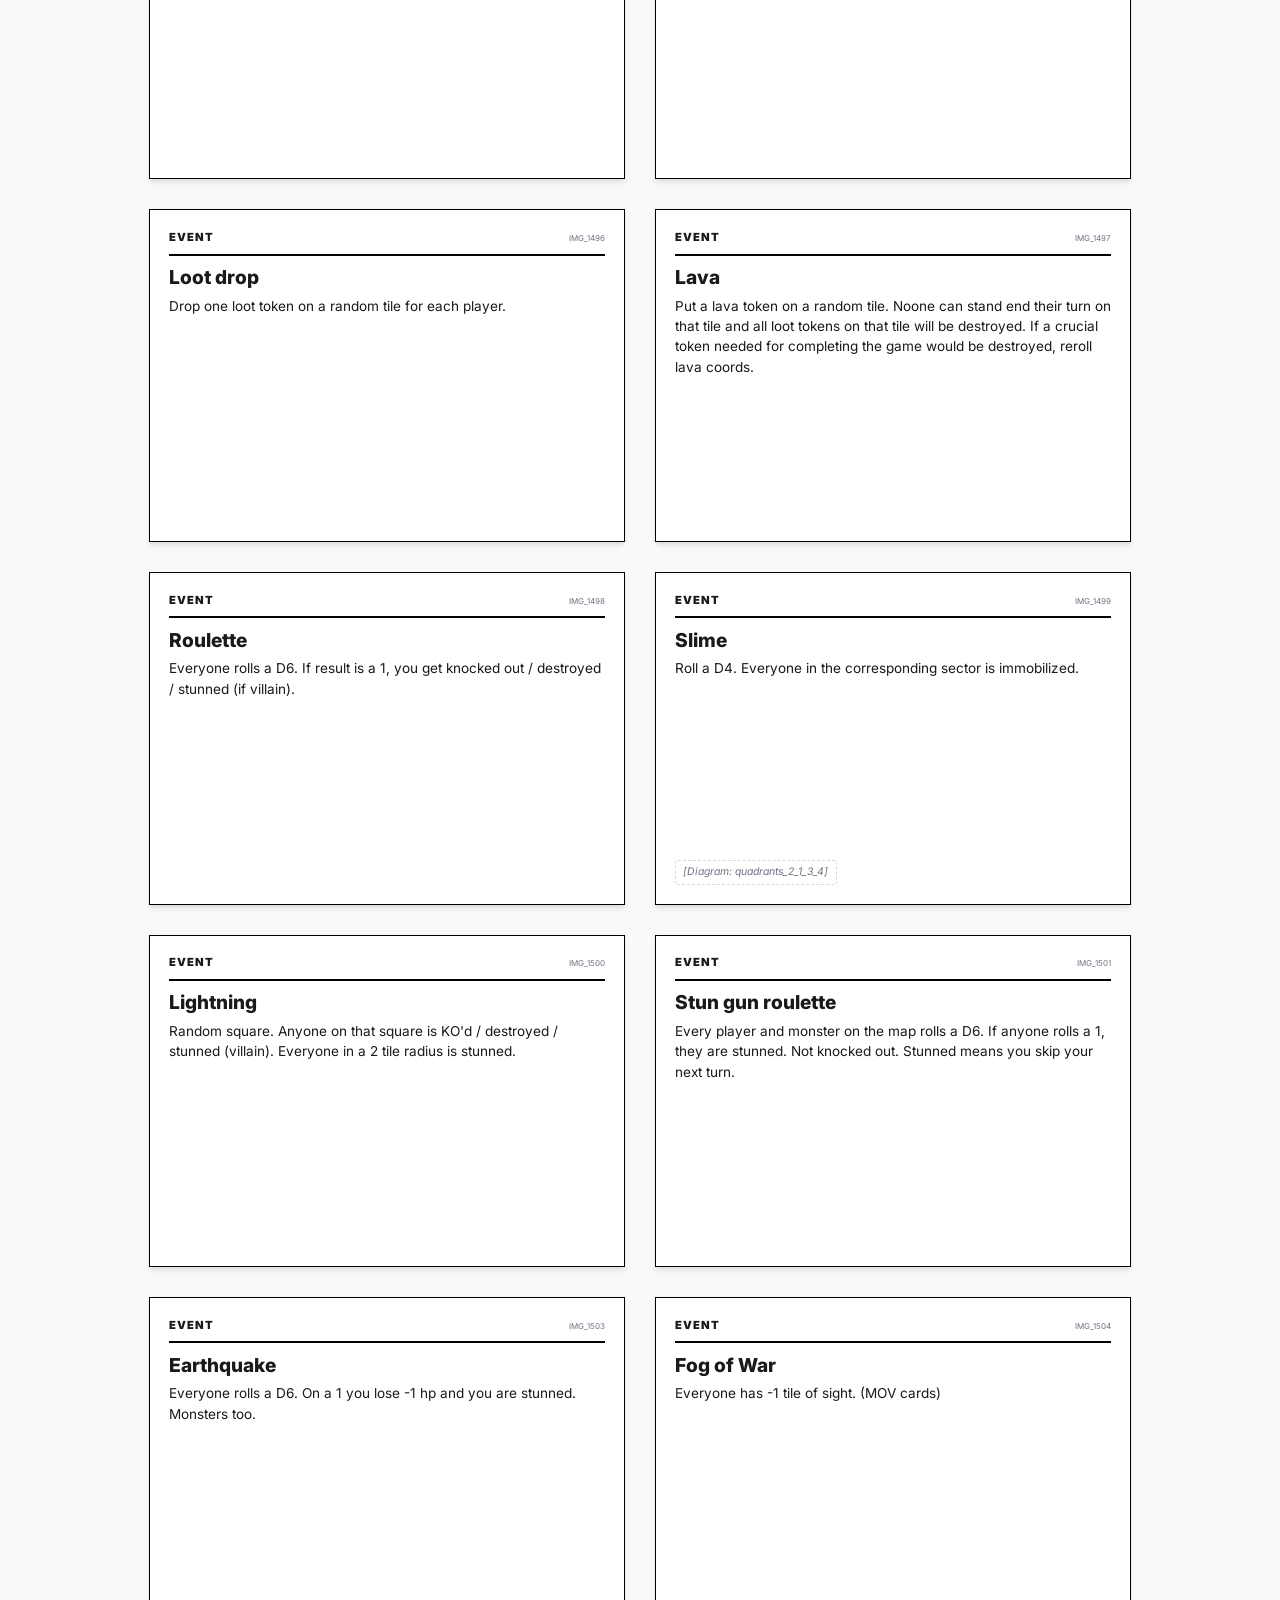
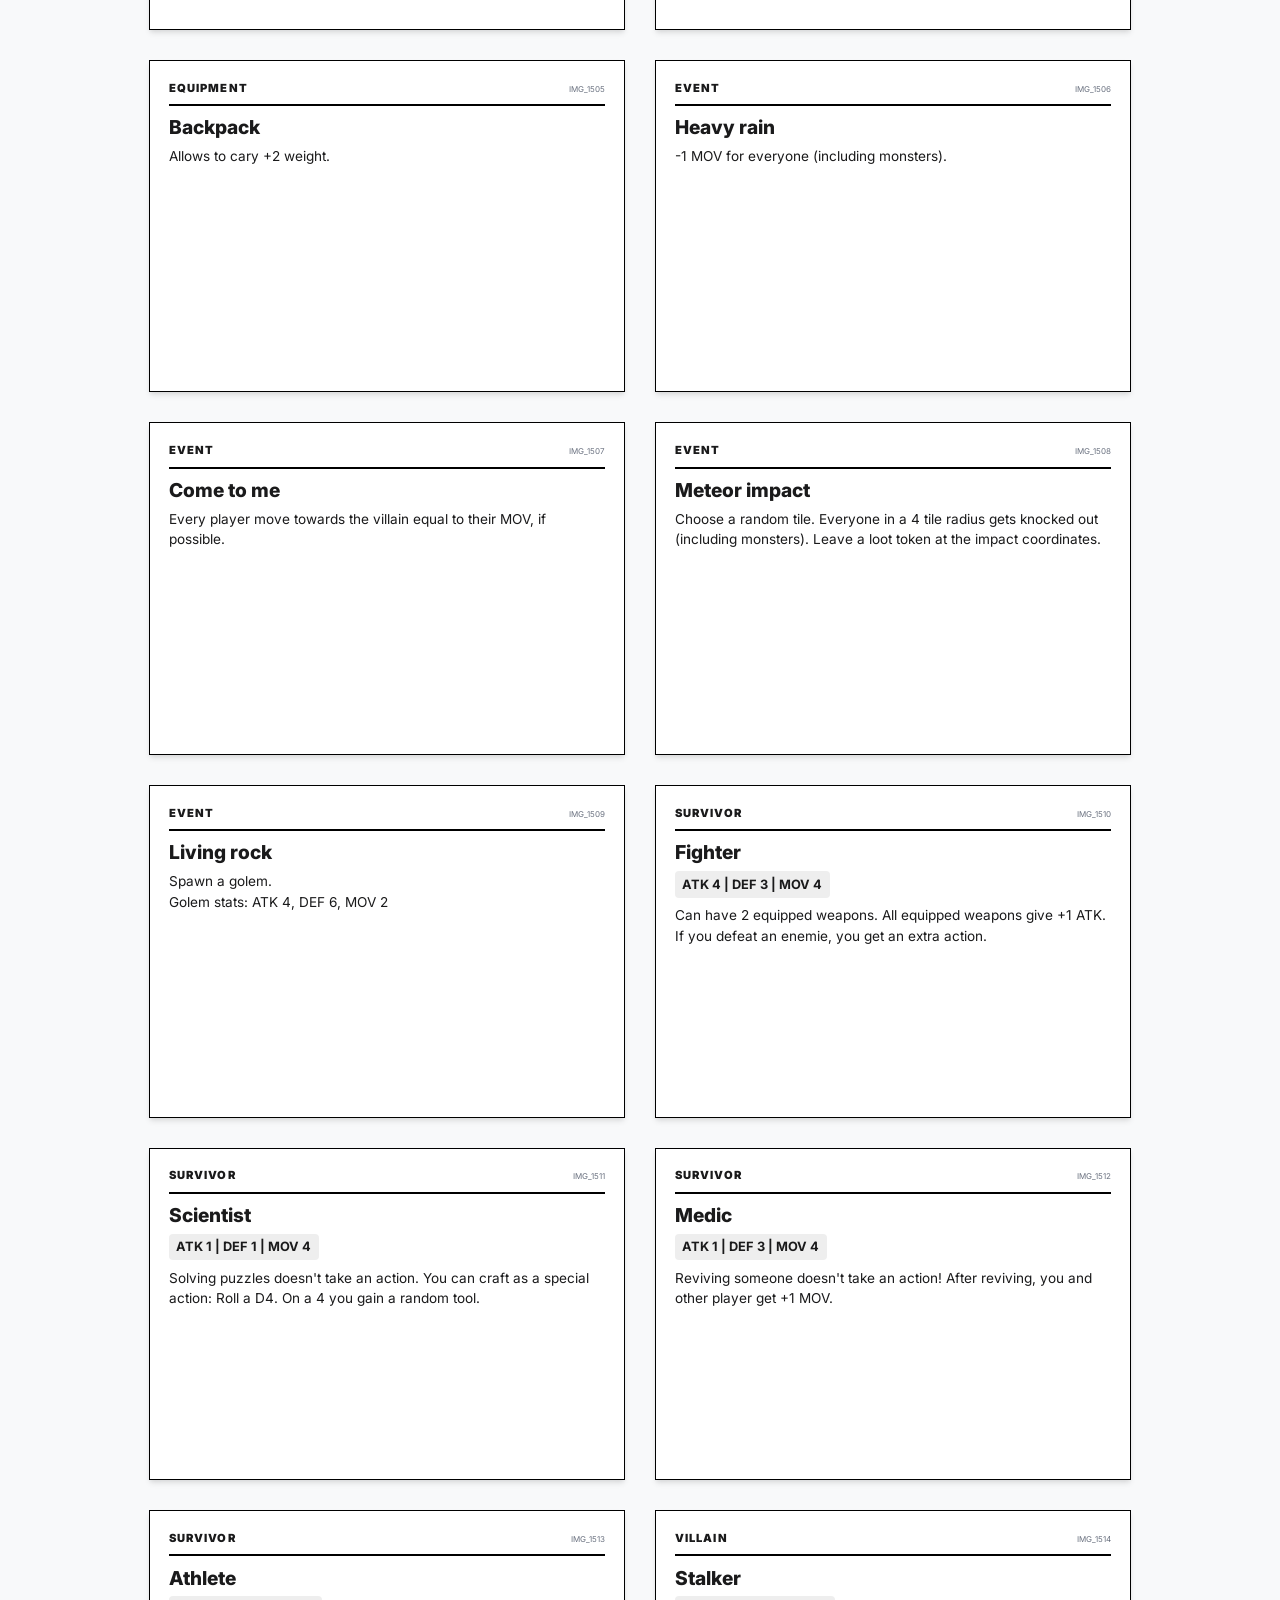
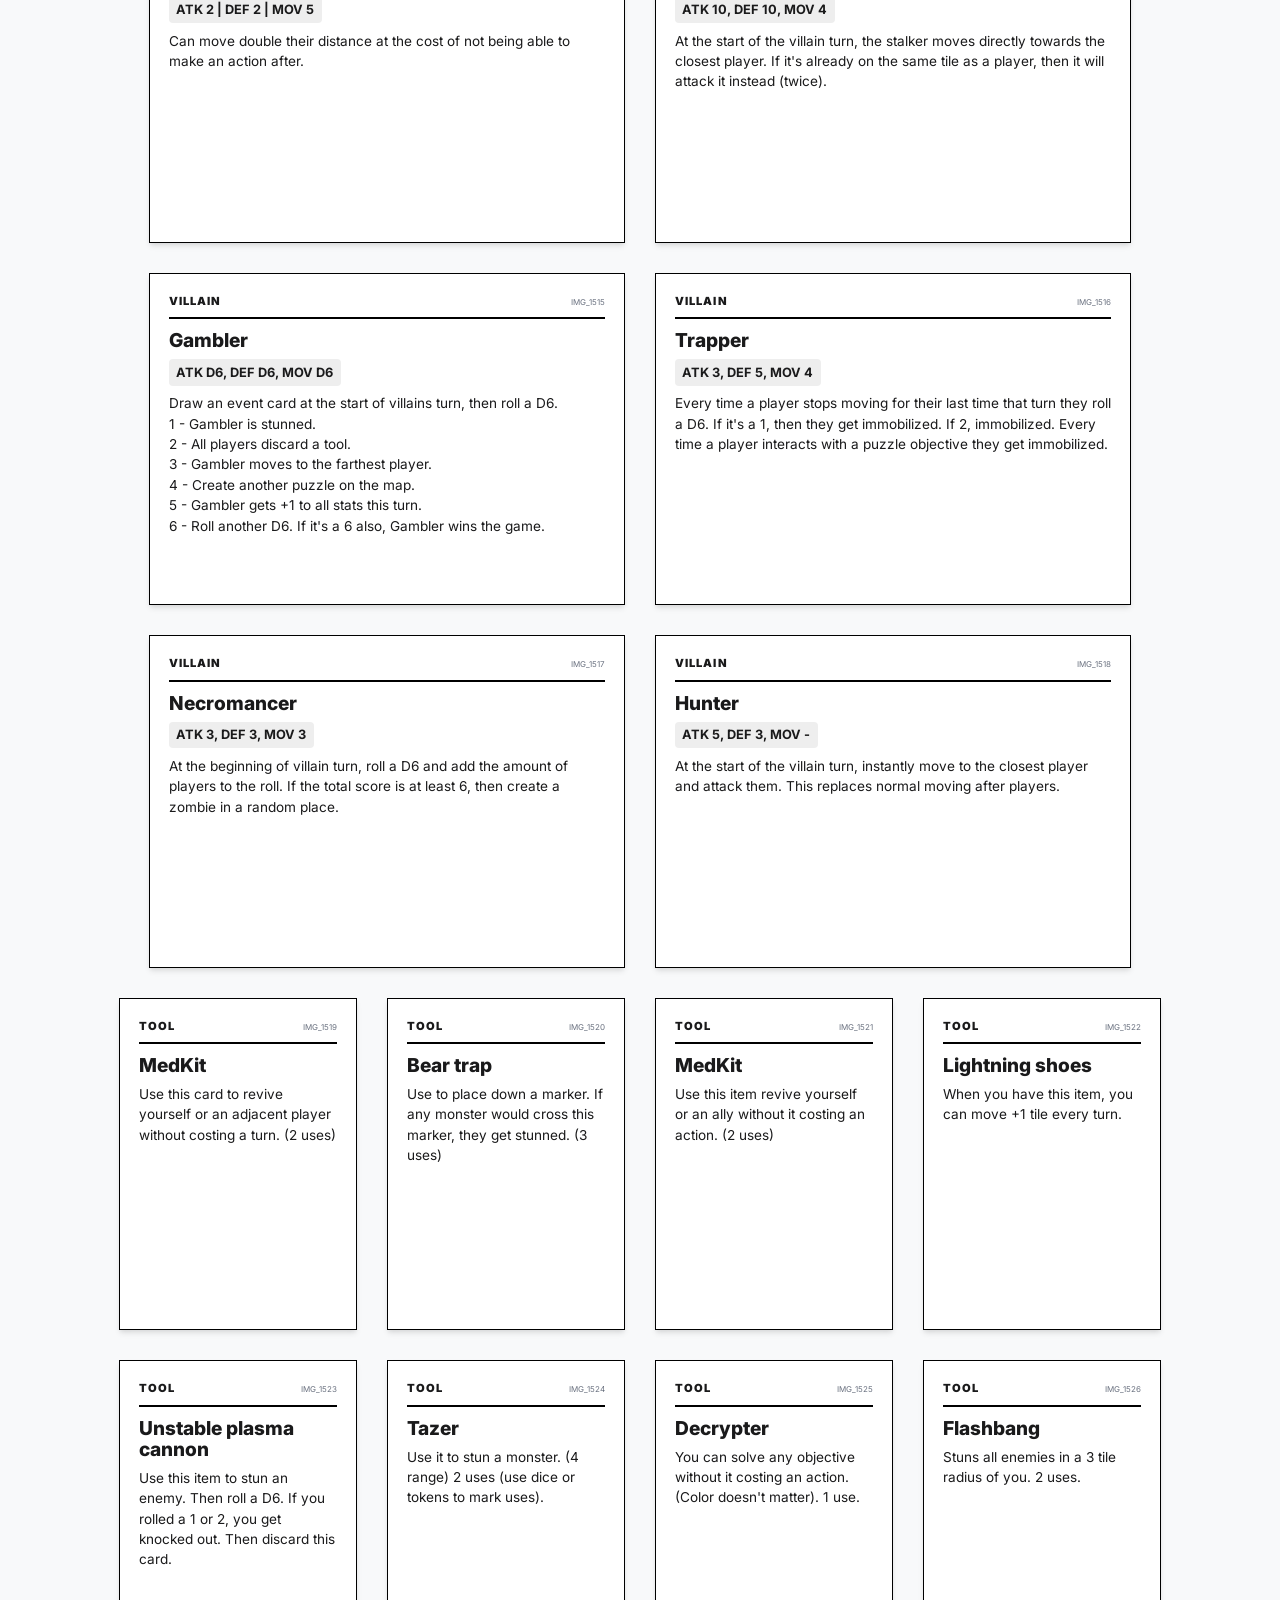
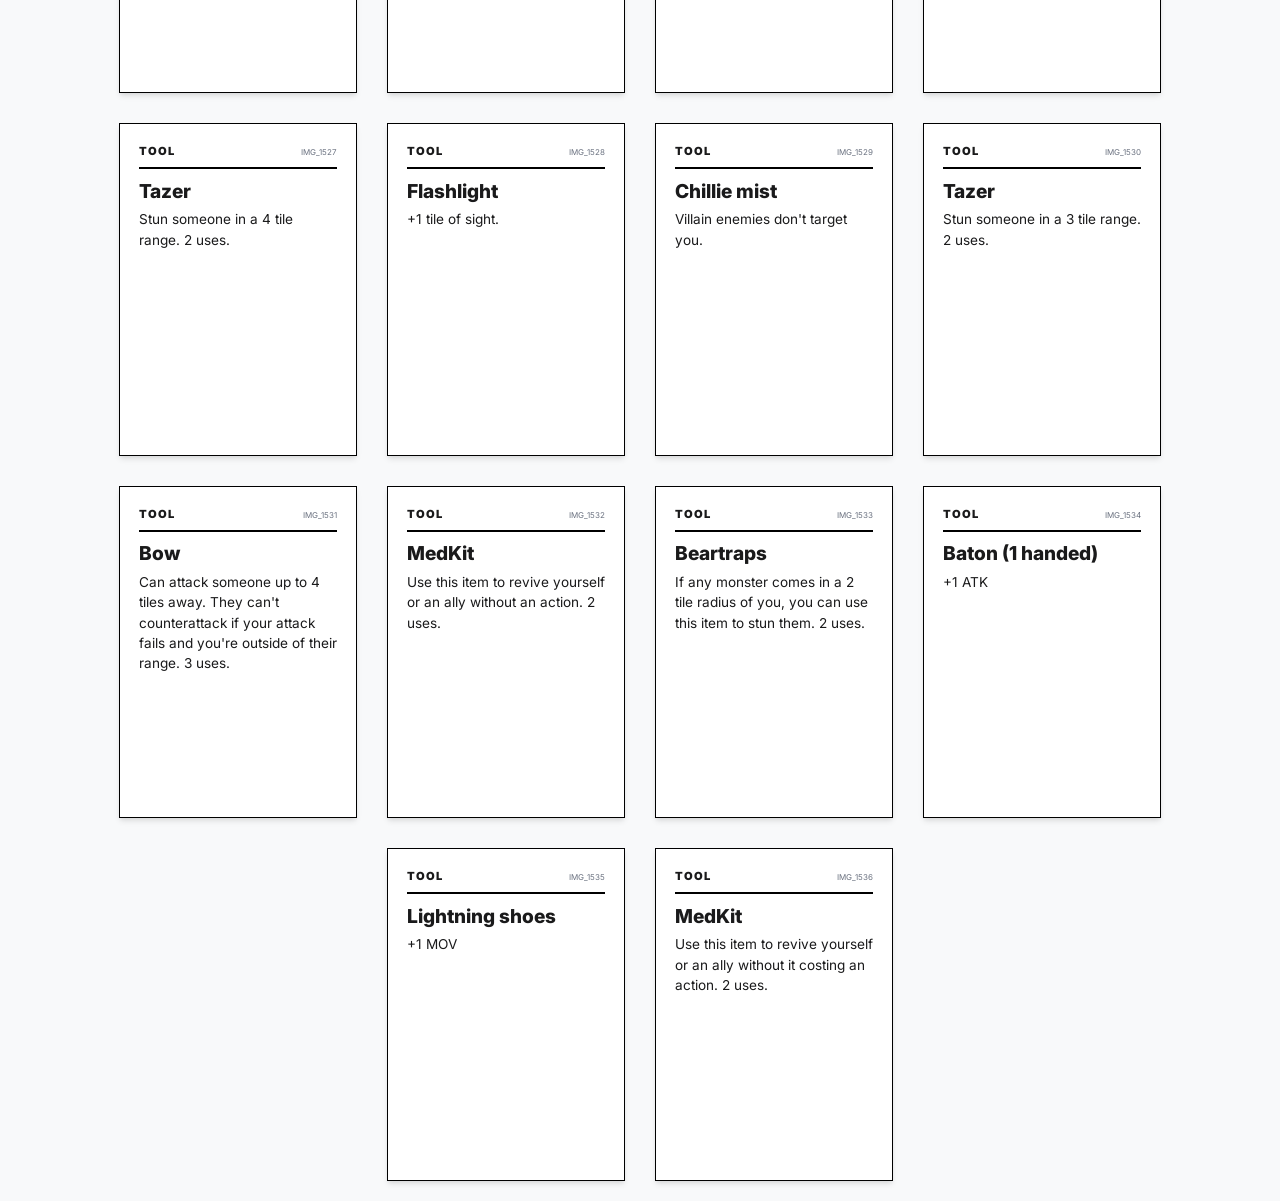
==== commit 05cc3bfb: "Add questionnaire, art examples showcase, and card art images" ====
--- a/index.html
+++ b/index.html
@@ -12,7 +12,7 @@
     <header class="header">
         <div class="title-area">
             <h1>Helix Alpha Card Manager</h1>
-            <p>Digitized and editable game cards | <a href="game.html" class="game-link">Play Game Prototype</a></p>
+            <p>Digitized and editable game cards | <a href="game.html" class="game-link">Play Game Prototype</a> | <a href="questionnaire.html" class="game-link">📋 Design Questionnaire</a> | <a href="art-examples.html" class="game-link">🎨 Art Examples</a></p>
         </div>
         <div class="controls">
             <div class="filter-group">
--- a/index.css
+++ b/index.css
@@ -44,21 +44,34 @@
     color: var(--secondary-text);
 }
 
+.game-link {
+    color: var(--accent-color);
+    font-weight: 600;
+    text-decoration: none;
+    border-bottom: 1px solid currentColor;
+    transition: opacity 0.2s ease;
+}
+
+.game-link:hover {
+    opacity: 0.7;
+}
+
 .controls {
     display: flex;
     gap: 10px;
 }
 
 button {
-    padding: 10px 20px;
+    padding: 8px 14px;
     border-radius: 8px;
     border: 1px solid var(--border-color);
     background: white;
     font-weight: 600;
     font-family: inherit;
-    font-size: 0.9rem;
+    font-size: 0.85rem;
     cursor: pointer;
     transition: all 0.2s ease;
+    white-space: nowrap;
 }
 
 button:hover {
@@ -89,7 +102,7 @@
 .filter-group {
     display: flex;
     gap: 6px;
-    flex-wrap: wrap;
+    flex-wrap: nowrap;
 }
 
 .card-grid {
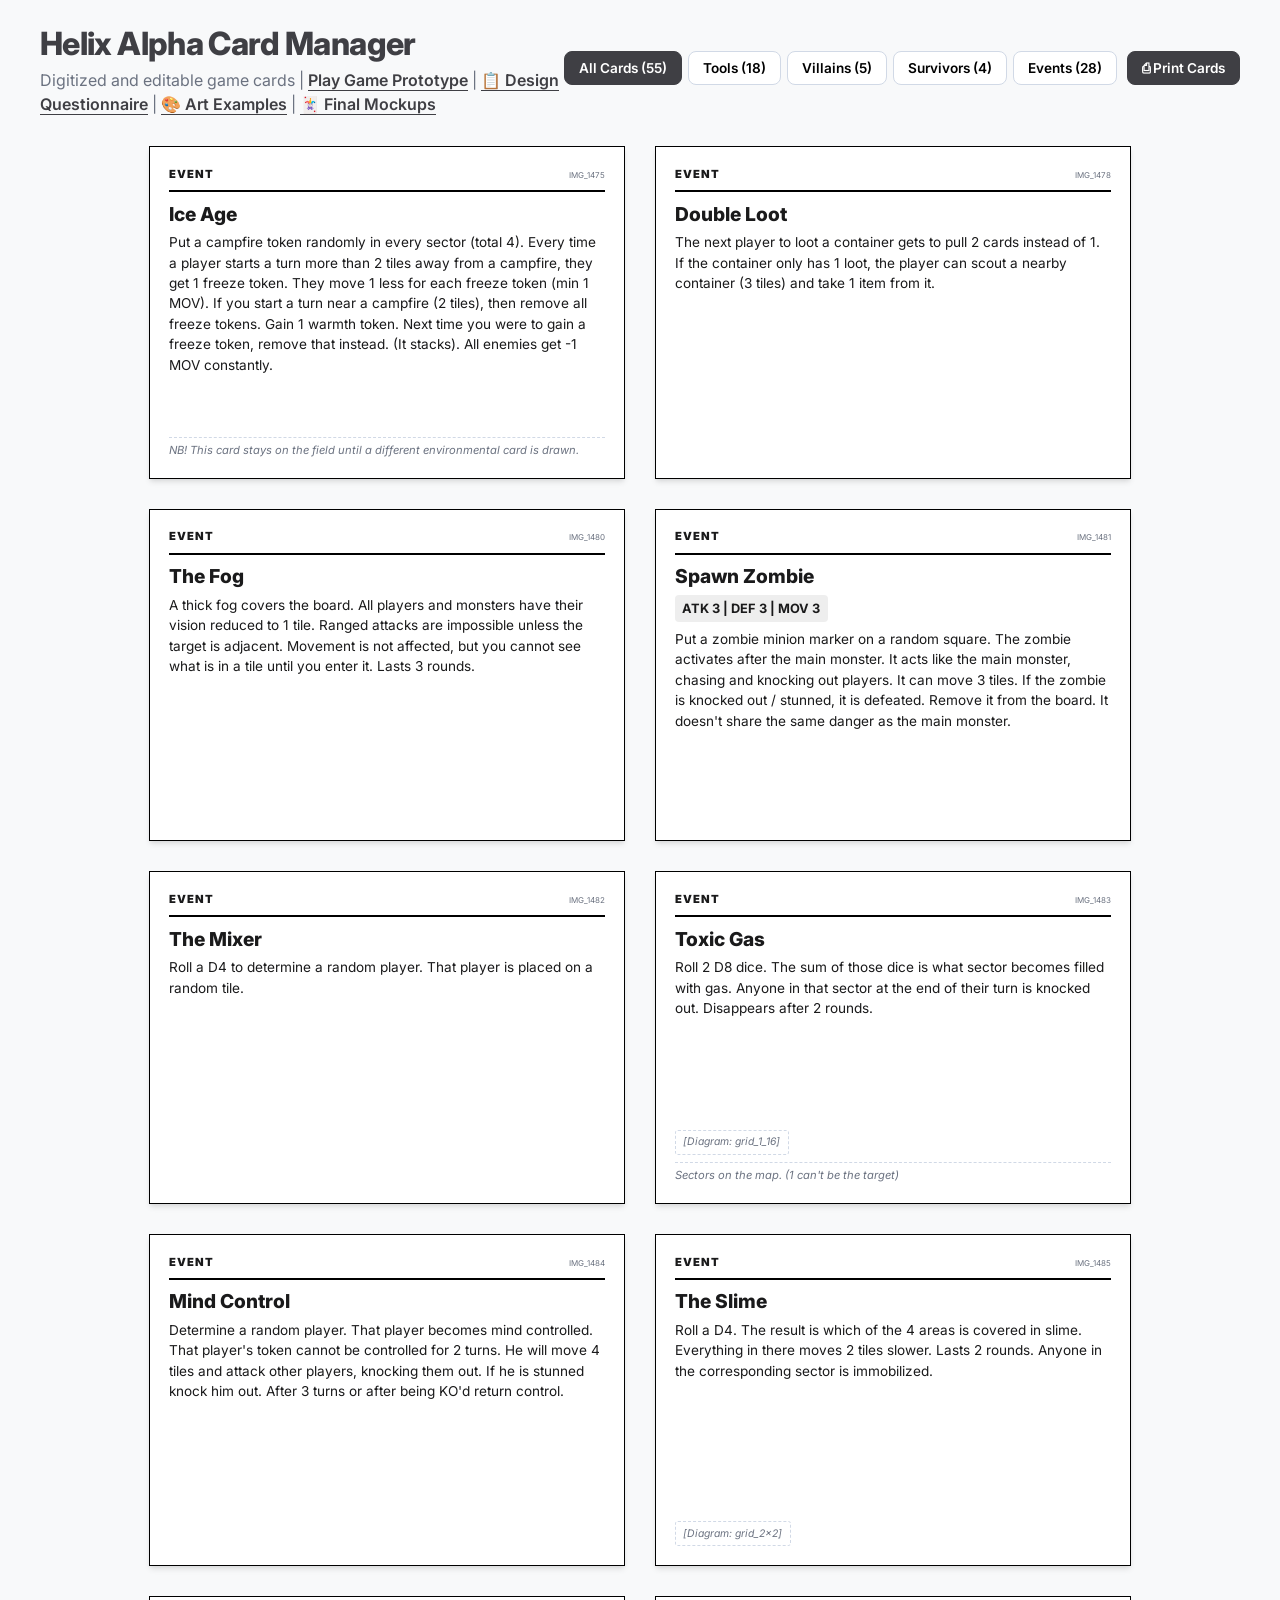
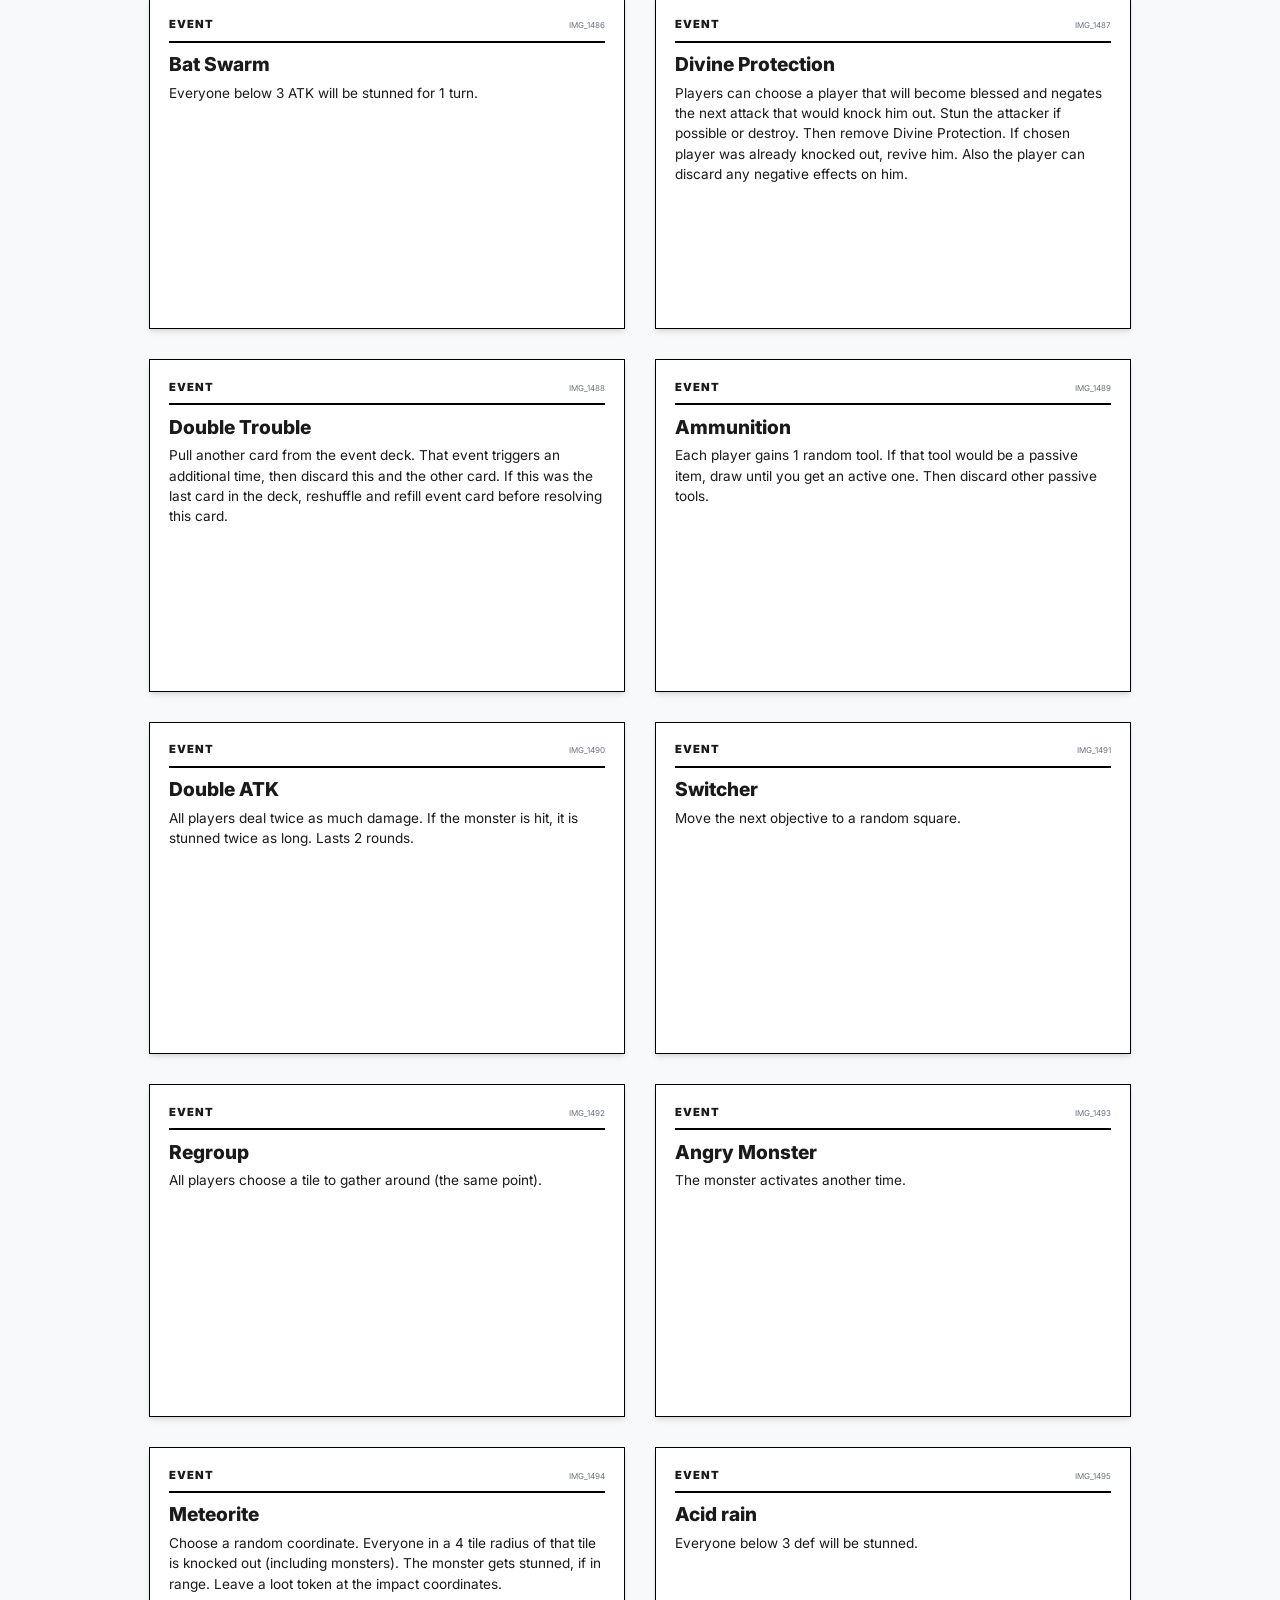
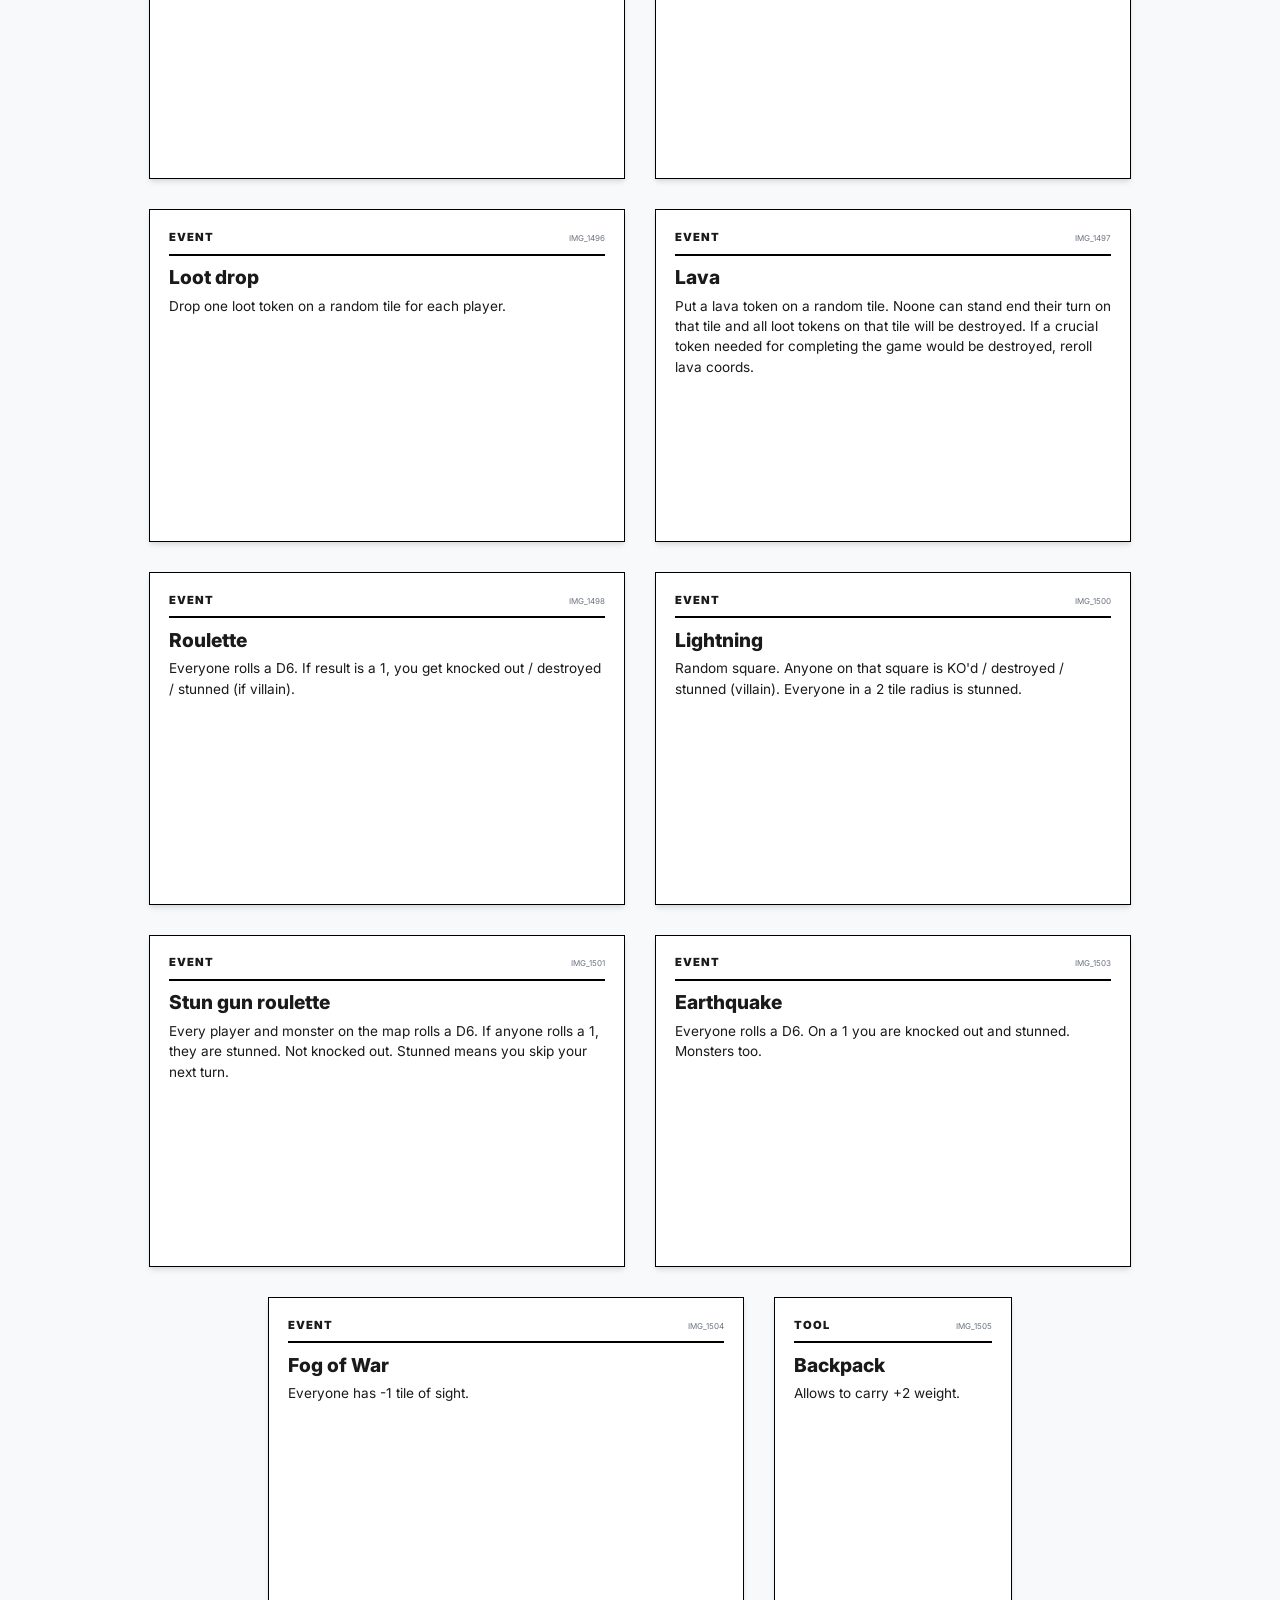
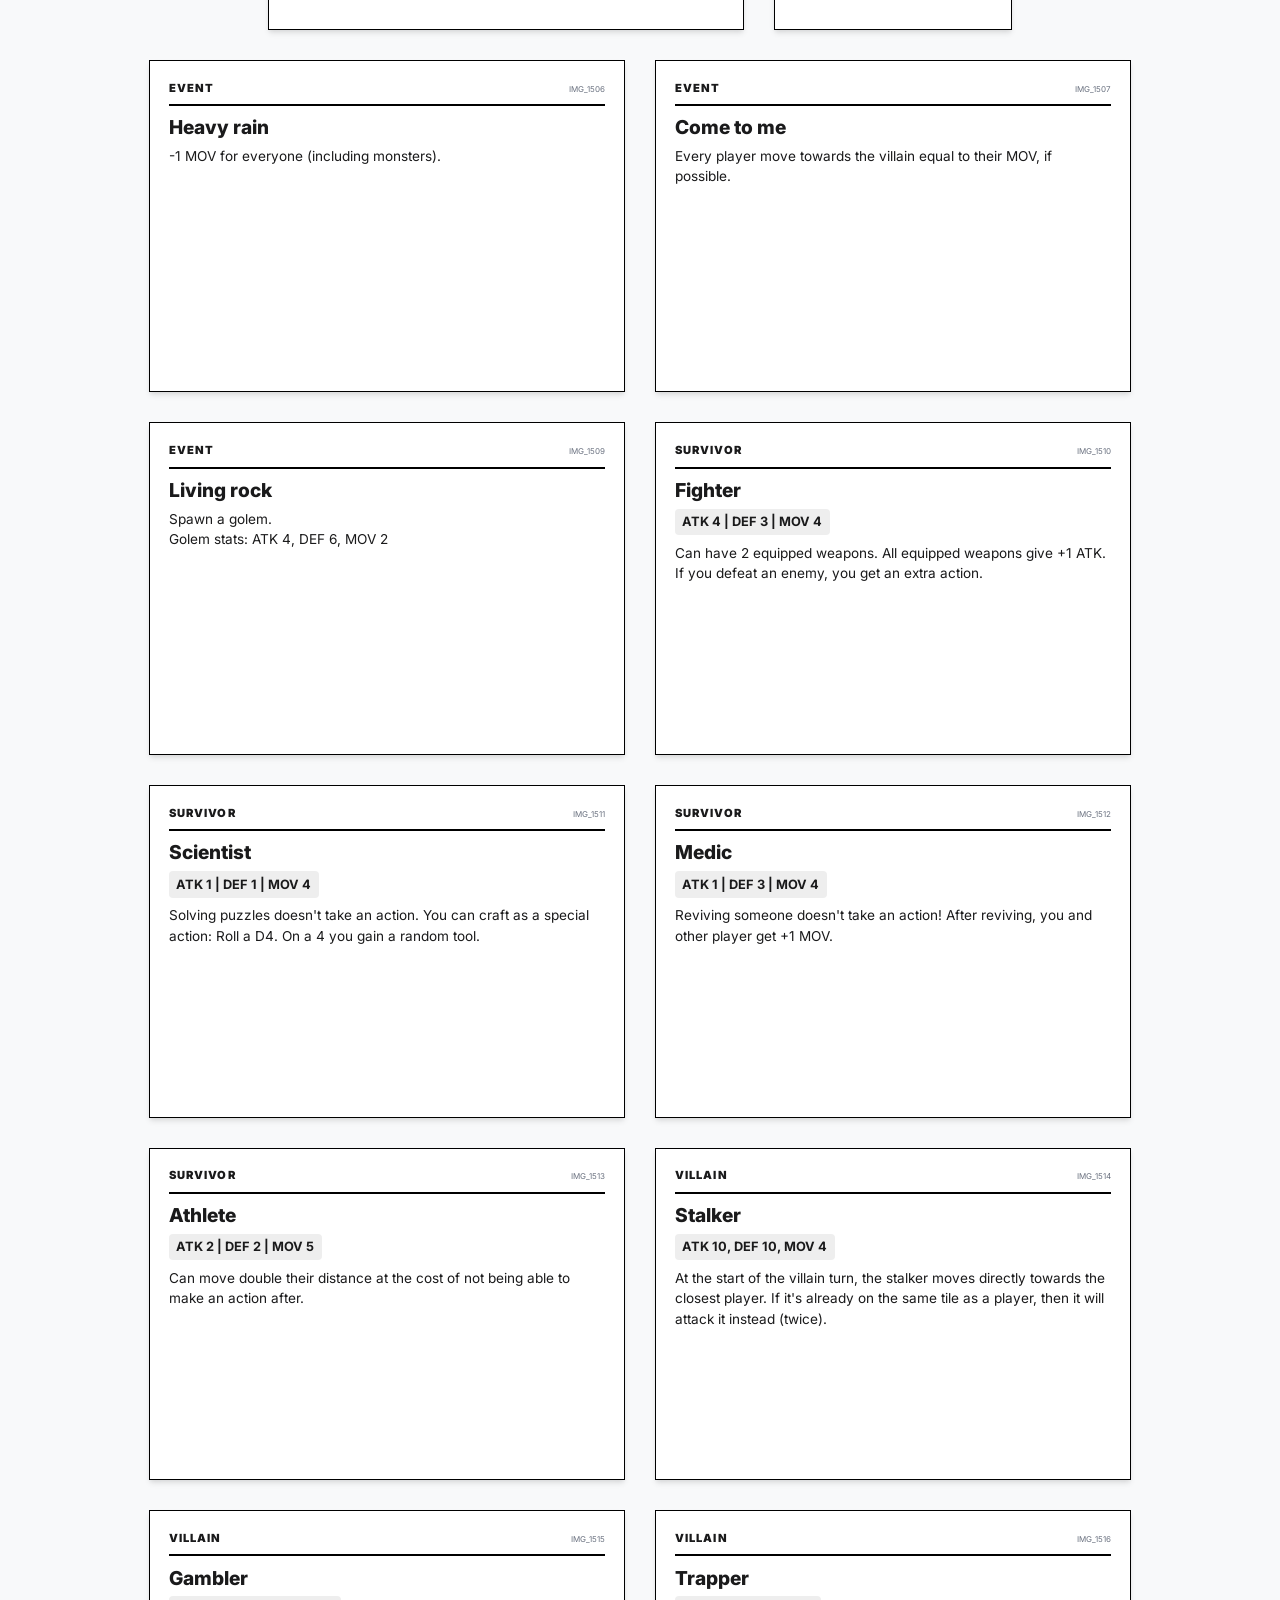
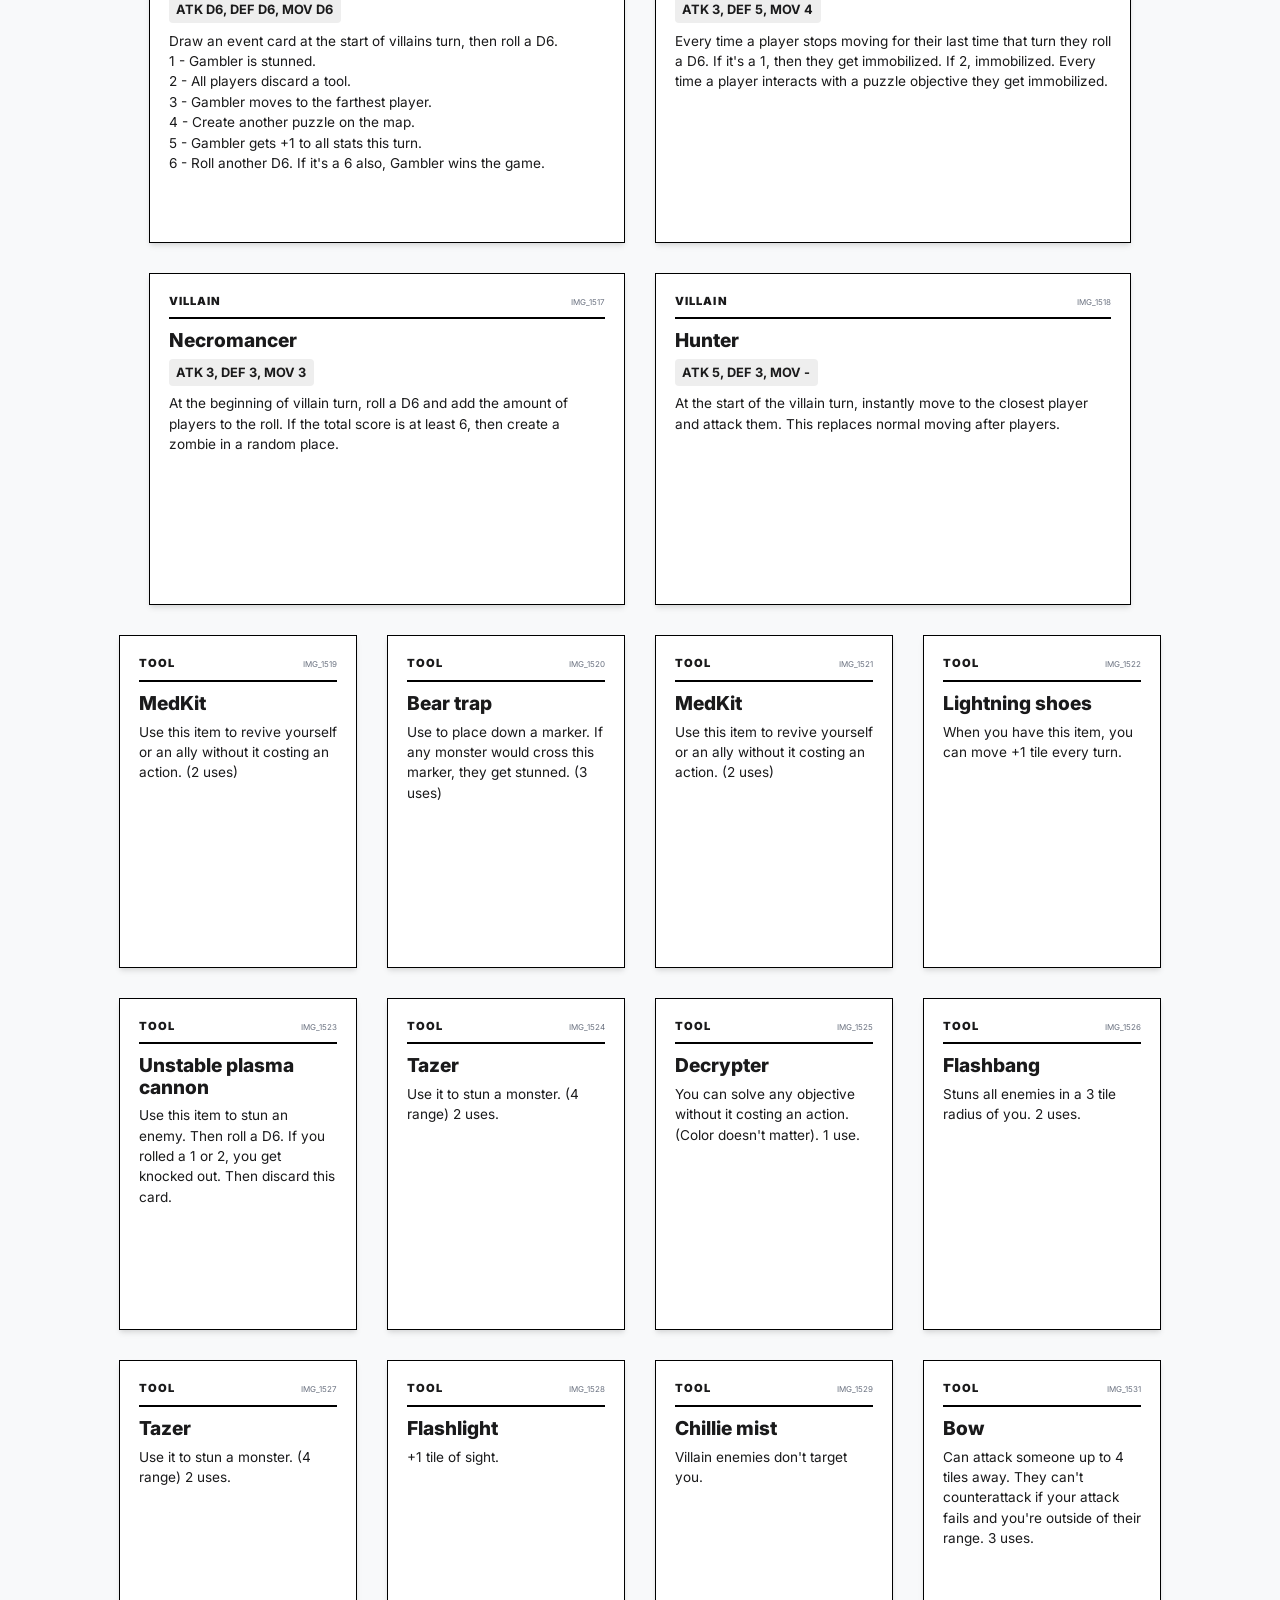
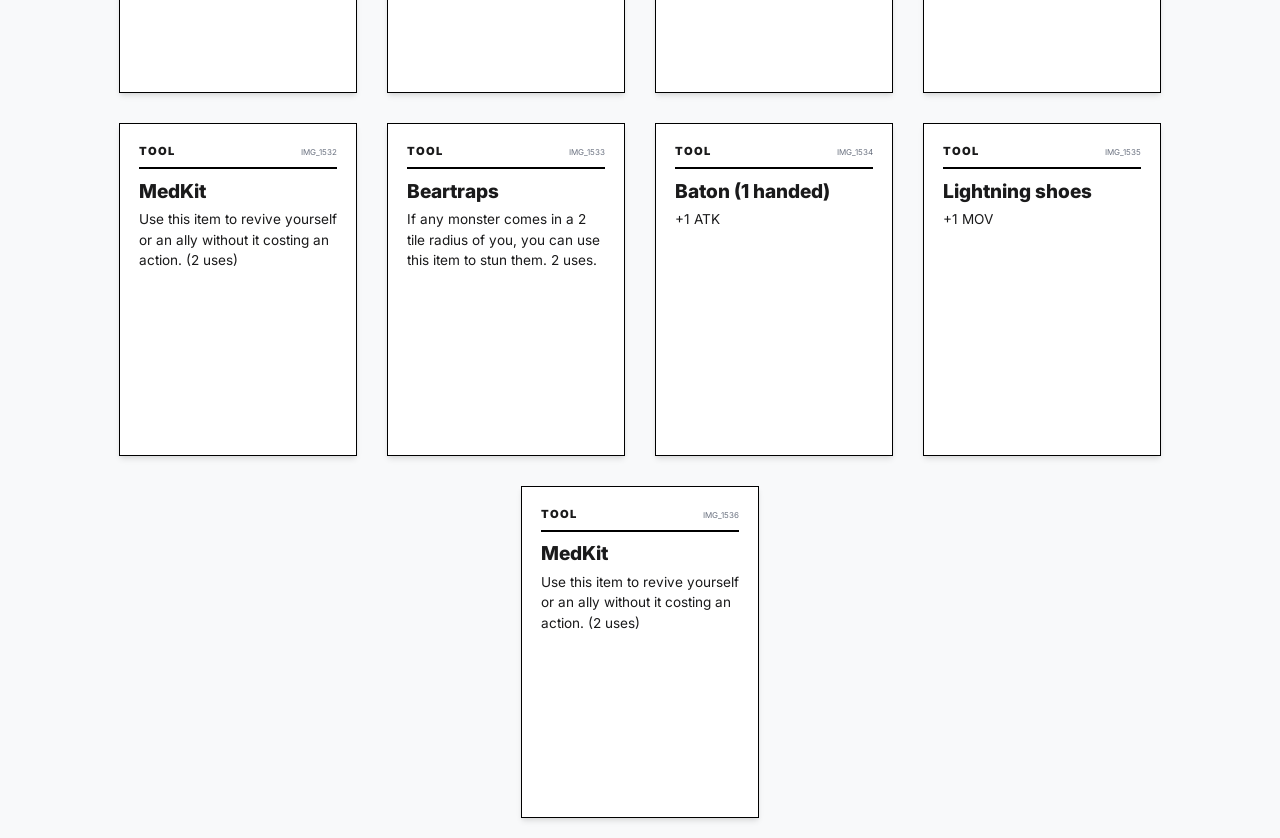
==== commit a002ac51: "Add final card mockups page and link" ====
--- a/index.html
+++ b/index.html
@@ -12,7 +12,7 @@
     <header class="header">
         <div class="title-area">
             <h1>Helix Alpha Card Manager</h1>
-            <p>Digitized and editable game cards | <a href="game.html" class="game-link">Play Game Prototype</a> | <a href="questionnaire.html" class="game-link">📋 Design Questionnaire</a> | <a href="art-examples.html" class="game-link">🎨 Art Examples</a></p>
+            <p>Digitized and editable game cards | <a href="game.html" class="game-link">Play Game Prototype</a> | <a href="questionnaire.html" class="game-link">📋 Design Questionnaire</a> | <a href="art-examples.html" class="game-link">🎨 Art Examples</a> | <a href="card-mockups.html" class="game-link">🃏 Final Mockups</a></p>
         </div>
         <div class="controls">
             <div class="filter-group">
